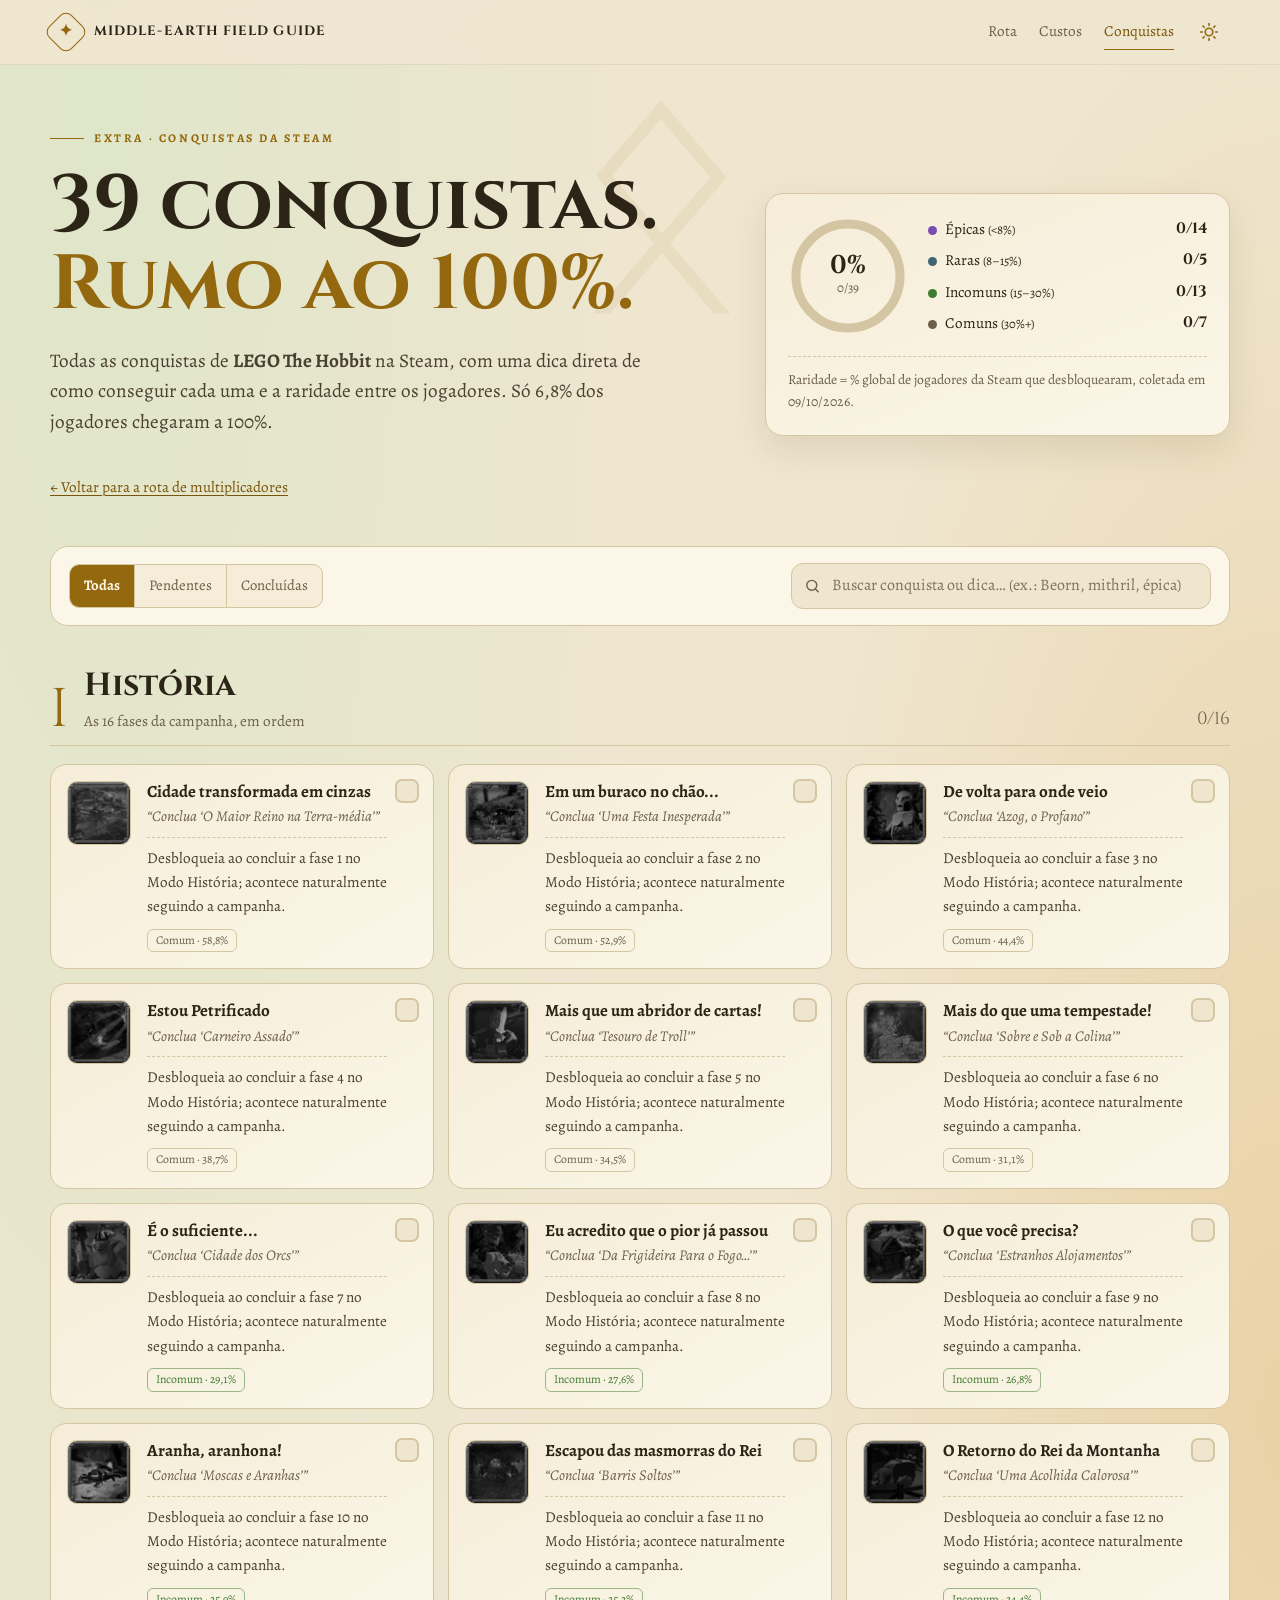
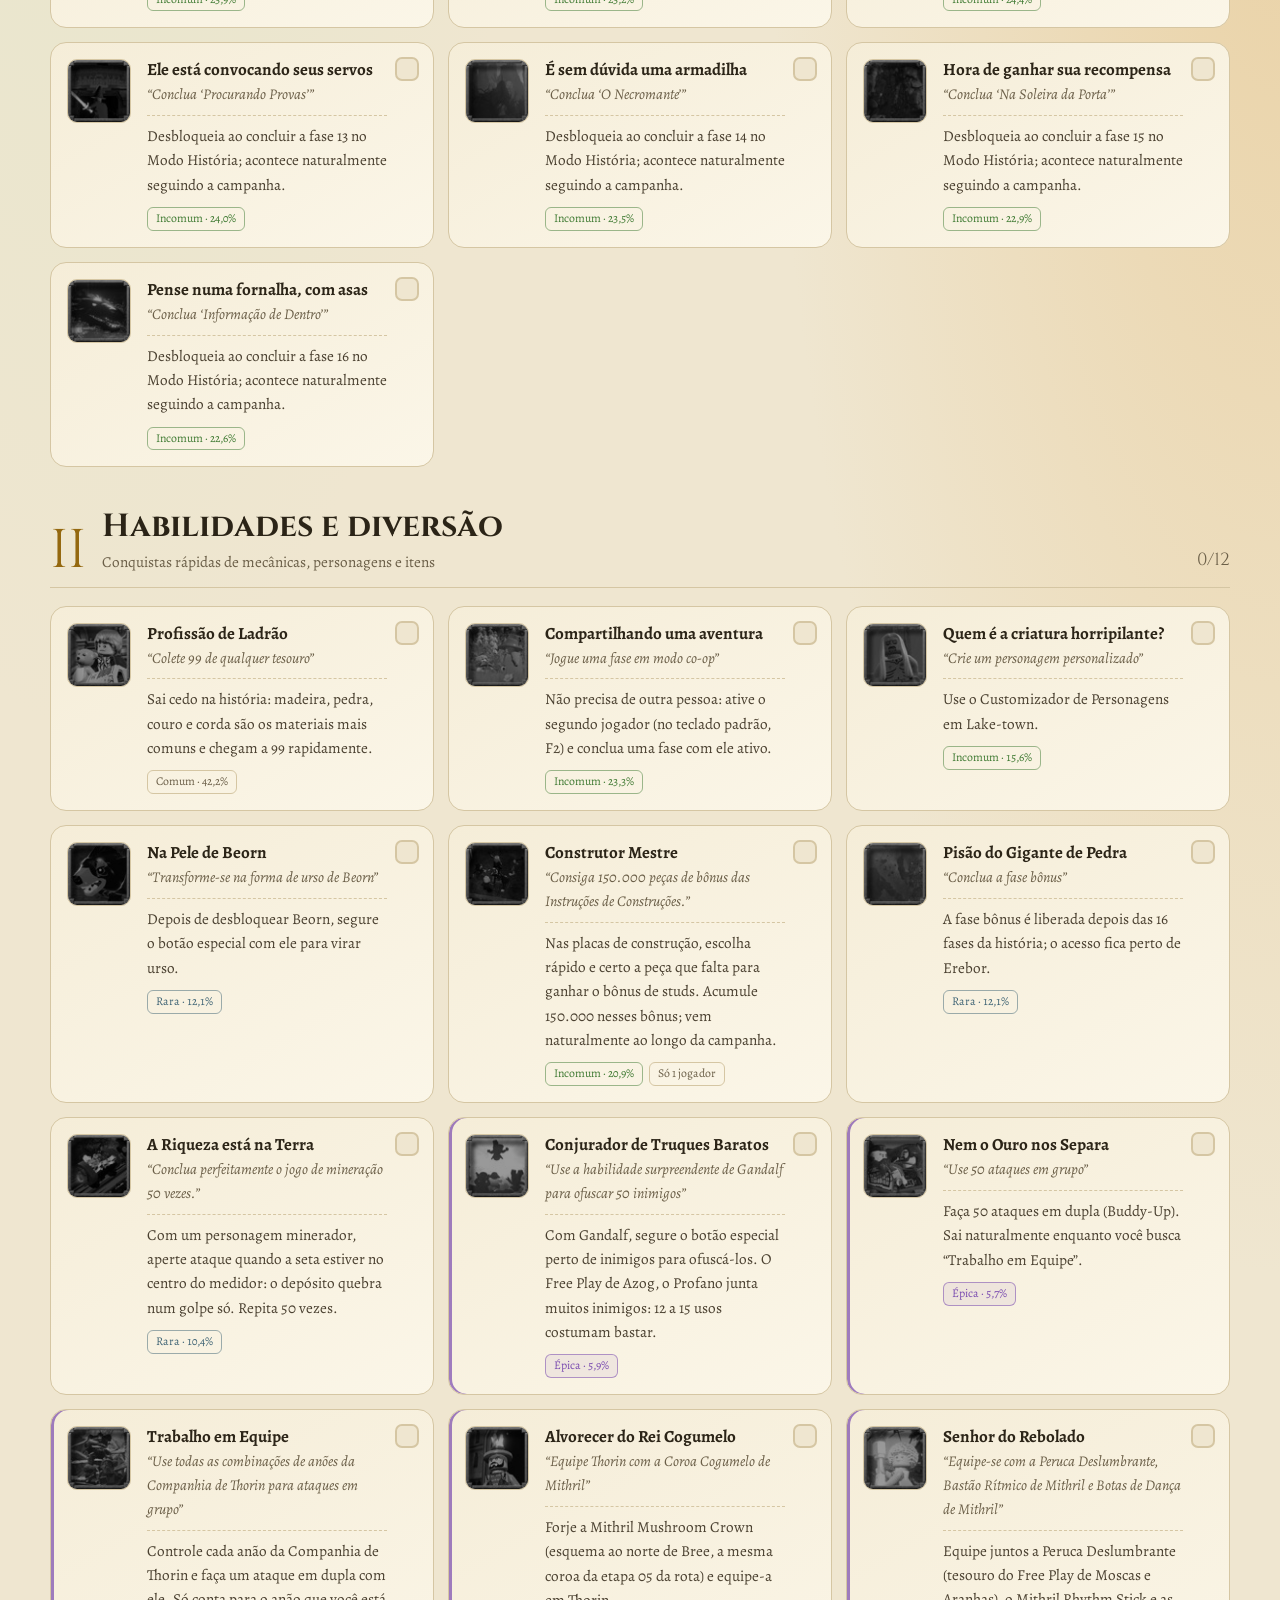
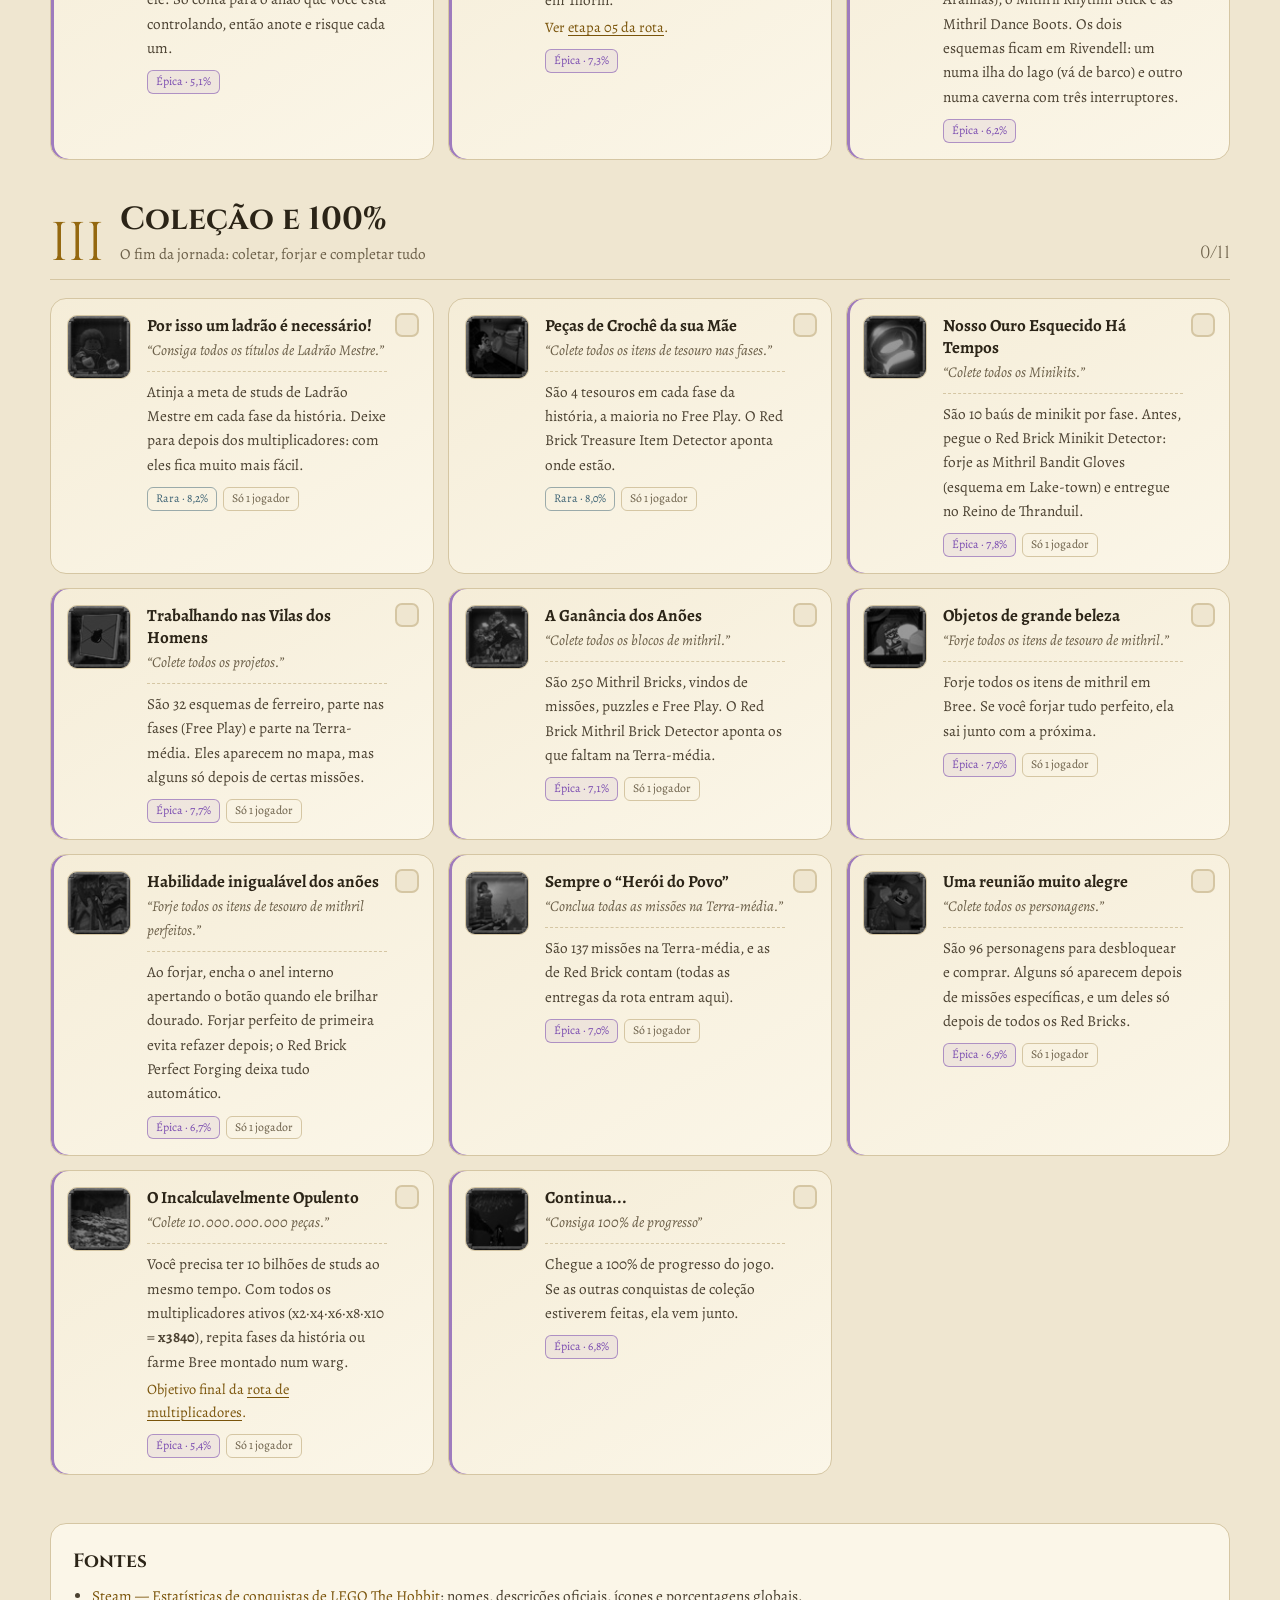
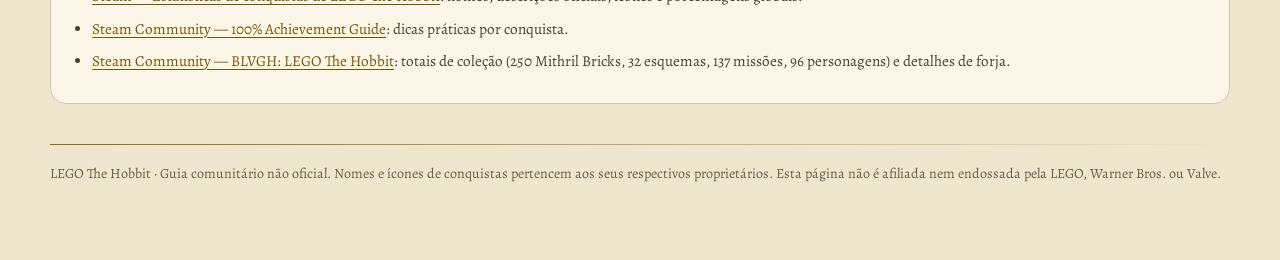
==== conquistas.html @ 89fa8a04 "Add achievements page with tips, rarity and checklist; link it from the nav" ====
<!DOCTYPE html>
<html lang="pt-BR" data-theme="dark">
<head>
<meta charset="utf-8">
<meta name="viewport" content="width=device-width, initial-scale=1, viewport-fit=cover">
<meta name="theme-color" content="#0c100d">
<title>LEGO The Hobbit — Conquistas 100%</title>
<meta name="description" content="As 39 conquistas da Steam de LEGO The Hobbit, com dica de como conseguir cada uma, raridade global e checklist com progresso local.">
<link rel="canonical" href="https://ruysalles.github.io/LegoTheHobbit/conquistas.html">
<link rel="icon" href="favicon.svg" type="image/svg+xml">
<link rel="icon" href="favicon-32.png" type="image/png" sizes="32x32">
<link rel="apple-touch-icon" href="apple-touch-icon.png">
<meta property="og:type" content="website">
<meta property="og:locale" content="pt_BR">
<meta property="og:site_name" content="Middle-earth Field Guide">
<meta property="og:title" content="LEGO The Hobbit — Conquistas 100%">
<meta property="og:description" content="As 39 conquistas da Steam com dica, raridade e checklist.">
<meta property="og:url" content="https://ruysalles.github.io/LegoTheHobbit/conquistas.html">
<meta property="og:image" content="https://ruysalles.github.io/LegoTheHobbit/og-image.png">
<meta name="twitter:card" content="summary_large_image">

<script>
(function(){
 var t=null;
 try{t=localStorage.getItem('hobbit-theme')}catch(e){}
 if(!t)t=window.matchMedia&&matchMedia('(prefers-color-scheme: light)').matches?'light':'dark';
 document.documentElement.setAttribute('data-theme',t);
})();
</script>
<link rel="preconnect" href="https://fonts.googleapis.com">
<link rel="preconnect" href="https://fonts.gstatic.com" crossorigin>
<link href="https://fonts.googleapis.com/css2?family=Alegreya:ital,wght@0,400;0,500;0,700;1,400&family=Cinzel:wght@500;600;700&display=swap" rel="stylesheet">

<style>
/* Tokens compartilhados com a página da rota (index.html) */
:root,[data-theme="dark"]{
  --bg:#0c100d;--bg-glow-a:#22331f;--bg-glow-b:#3a2a15;
  --panel:#141a15;--panel2:#1a221b;--line:#2f3b30;--line-soft:#ffffff10;
  --text:#f0ecdd;--muted:#a9b2a0;--soft:#cdd3c4;
  --gold:#e3b955;--gold2:#f3d892;--gold-ink:#1b1709;
  --green:#8abf77;--green-ink:#10200d;--brick:#d2442f;--mithril:#9fc7d9;--ember:#f0a04b;--violet:#c39bf0;
  --shadow:0 18px 50px #0008;--topbar:#0c100de6;--rune:#e3b95810;
  color-scheme:dark;
}
[data-theme="light"]{
  --bg:#efe6d0;--bg-glow-a:#dfe6c9;--bg-glow-b:#ead2a6;
  --panel:#fbf6e8;--panel2:#f5edd8;--line:#d5c6a3;--line-soft:#2b241712;
  --text:#2b2417;--muted:#6b5f48;--soft:#4a4030;
  --gold:#94680f;--gold2:#7a540a;--gold-ink:#fff8e6;
  --green:#3f7a32;--green-ink:#f4fbef;--brick:#c23a26;--mithril:#3f6475;--ember:#b4651c;--violet:#7a4bb0;
  --shadow:0 14px 34px #5a46241f;--topbar:#efe6d0e8;--rune:#94680f14;
  color-scheme:light;
}
:root{--font-display:Cinzel,"Trajan Pro",Georgia,serif;--font-body:Alegreya,Georgia,"Times New Roman",serif;--radius:18px;--max:1180px;--gutter:36px;--top-h:64px}
*{box-sizing:border-box}
[hidden]{display:none!important}
html{scroll-behavior:smooth;scroll-padding-top:calc(var(--top-h) + 20px);-webkit-text-size-adjust:100%;text-size-adjust:100%}
body{margin:0;overflow-x:clip;background:radial-gradient(ellipse at 8% 0%,var(--bg-glow-a) 0,transparent 34rem),radial-gradient(ellipse at 100% 28%,var(--bg-glow-b) 0,transparent 32rem),var(--bg);color:var(--text);font:17px/1.6 var(--font-body);transition:background-color .3s,color .3s}
a{color:var(--gold2);text-decoration-thickness:1px;text-underline-offset:3px}a:hover{color:var(--text)}
button,input{font:inherit;margin:0;color:inherit}button{cursor:pointer}
:focus-visible{outline:2px solid var(--gold);outline-offset:3px;border-radius:6px}
.wrap{width:min(calc(100% - var(--gutter)),var(--max));margin-inline:auto}
h1,h2,h3,p{margin-top:0}

/* Topbar */
.topbar{position:sticky;top:0;z-index:20;background:var(--topbar);backdrop-filter:blur(16px);-webkit-backdrop-filter:blur(16px);border-bottom:1px solid var(--line-soft)}
.topinner{min-height:var(--top-h);display:flex;align-items:center;justify-content:space-between;gap:0 14px;flex-wrap:wrap}
.brand{display:flex;align-items:center;gap:12px;font-family:var(--font-display);font-weight:700;letter-spacing:.08em;text-transform:uppercase;font-size:.84rem;min-width:0;flex:1 1 auto;color:var(--text);text-decoration:none}
.brand>span:last-child{overflow:hidden;text-overflow:ellipsis;white-space:nowrap}
.brandmark{flex:none;width:32px;height:32px;display:grid;place-items:center;border:1px solid var(--gold);color:var(--gold);transform:rotate(45deg);border-radius:8px}
.brandmark span{transform:rotate(-45deg);font-size:1rem}
.nav{display:flex;gap:22px;font-size:.95rem;color:var(--muted)}
.nav a{color:inherit;text-decoration:none;padding:5px 0}.nav a:hover{color:var(--gold2)}
.nav a[aria-current="page"]{color:var(--gold2);border-bottom:1px solid var(--gold)}
.top-actions{display:flex;align-items:center;gap:6px}
.iconbtn{flex:none;width:42px;height:42px;display:grid;place-items:center;background:transparent;border:1px solid transparent;border-radius:10px;color:var(--gold);padding:0}
.iconbtn:hover{border-color:var(--line)}.iconbtn svg{width:20px;height:20px}
[data-theme="dark"] .icon-sun,[data-theme="light"] .icon-moon{display:none}
.menu-toggle{display:none;font-size:1.5rem;line-height:1}
.topprogress{position:absolute;left:0;right:0;bottom:-1px;height:2px}
.topprogress i{display:block;height:100%;width:0;background:linear-gradient(90deg,var(--violet),var(--gold));transition:width .35s}

/* Hero */
.hero{padding:64px 0 36px;position:relative;display:grid;grid-template-columns:minmax(0,1.3fr) minmax(300px,.9fr);gap:44px;align-items:center}
.hero:after{content:"ᛟ";position:absolute;left:44%;top:-20px;font-family:Georgia,serif;font-size:clamp(9rem,24vw,22rem);line-height:1;color:var(--rune);pointer-events:none;z-index:-1}
.eyebrow{display:flex;align-items:center;gap:10px;color:var(--gold);text-transform:uppercase;letter-spacing:.22em;font-size:.74rem;font-weight:700}
.eyebrow:before{content:"";flex:none;height:1px;width:34px;background:var(--gold)}
h1{font-family:var(--font-display);font-weight:700;font-size:clamp(2.3rem,6vw,4.8rem);line-height:1.04;margin:18px 0 20px}
h1 em{font-style:normal;color:var(--gold)}
.lede{max-width:600px;color:var(--soft);font-size:clamp(1.05rem,1.8vw,1.2rem)}
.backlink{display:inline-flex;align-items:center;gap:8px;margin-top:18px;font-size:.95rem}

.panel{background:linear-gradient(160deg,var(--panel2),var(--panel));border:1px solid var(--line);border-radius:var(--radius);padding:22px;box-shadow:var(--shadow);display:grid;grid-template-columns:120px 1fr;gap:20px;align-items:center}
.ring{position:relative;width:120px;height:120px}
.ring svg{width:100%;height:100%;transform:rotate(-90deg)}
.ring .track{fill:none;stroke:var(--line);stroke-width:9}
.ring .fill{fill:none;stroke:url(#ringGrad);stroke-width:9;stroke-linecap:round;transition:stroke-dashoffset .5s ease}
.ring-label{position:absolute;inset:0;display:grid;place-content:center;text-align:center}
.ring-label strong{font-family:var(--font-display);font-size:1.6rem;line-height:1}
.ring-label span{font-size:.82rem;color:var(--muted)}
.rlist{list-style:none;margin:0;padding:0;display:grid;gap:7px}
.rlist li{display:flex;justify-content:space-between;gap:12px;font-size:.95rem}
.rlist b{font-family:var(--font-display);font-variant-numeric:tabular-nums}
.panel-note{grid-column:1 / -1;margin:0;color:var(--muted);font-size:.86rem;border-top:1px dashed var(--line);padding-top:12px}

/* Raridade */
.rar{font-size:.74rem;border-radius:6px;padding:2px 8px;line-height:1.5;border:1px solid;font-variant-numeric:tabular-nums}
.rar.common{color:var(--muted);border-color:var(--line)}
.rar.uncommon{color:var(--green);border-color:color-mix(in srgb,var(--green) 50%,transparent)}
.rar.rare{color:var(--mithril);border-color:color-mix(in srgb,var(--mithril) 50%,transparent)}
.rar.epic{color:var(--violet);border-color:color-mix(in srgb,var(--violet) 55%,transparent);background:color-mix(in srgb,var(--violet) 8%,transparent)}
.dot{display:inline-block;width:9px;height:9px;border-radius:50%;margin-right:8px;vertical-align:middle}
.dot.common{background:var(--muted)}.dot.uncommon{background:var(--green)}.dot.rare{background:var(--mithril)}.dot.epic{background:var(--violet)}

/* Toolbar */
.toolbar{display:flex;flex-wrap:wrap;gap:12px;align-items:center;justify-content:space-between;margin:10px 0 6px;padding:16px 18px;border:1px solid var(--line);border-radius:var(--radius);background:var(--panel)}
.segmented{display:inline-flex;border:1px solid var(--line);border-radius:10px;overflow:hidden;background:var(--panel2)}
.segmented button{border:0;background:transparent;color:var(--muted);padding:9px 14px;min-height:42px;font-size:.92rem}
.segmented button+button{border-left:1px solid var(--line)}
.segmented button[aria-pressed="true"]{background:var(--gold);color:var(--gold-ink);font-weight:700}
.search{position:relative;flex:1 1 260px;max-width:420px}
.search svg{position:absolute;left:13px;top:50%;width:17px;height:17px;transform:translateY(-50%);color:var(--muted);pointer-events:none}
.search input{width:100%;background:var(--bg);border:1px solid var(--line);border-radius:12px;padding:9px 14px 9px 40px;font-size:1rem;min-height:42px}
.search input::placeholder{color:var(--muted);opacity:.85}

/* Capítulos */
.chapter{margin-top:42px;scroll-margin-top:calc(var(--top-h) + 12px)}
.chapter-head{display:grid;grid-template-columns:auto 1fr auto;gap:16px;align-items:end;padding-bottom:12px;margin-bottom:18px;border-bottom:1px solid var(--line)}
.chapter-num{font-family:var(--font-display);font-size:clamp(2.2rem,5vw,3.4rem);line-height:.85;color:var(--gold)}
.chapter-head h2{font-family:var(--font-display);font-size:clamp(1.4rem,3vw,2rem);margin:0;line-height:1.15}
.chapter-head p{margin:4px 0 0;color:var(--muted);font-size:.95rem}
.chapter-count{font-family:var(--font-display);color:var(--muted);font-size:1.1rem;white-space:nowrap}
.chapter.complete .chapter-count{color:var(--green)}

/* Cards */
.grid{display:grid;grid-template-columns:repeat(auto-fill,minmax(min(100%,350px),1fr));gap:14px}
.ach{position:relative;display:grid;grid-template-columns:64px minmax(0,1fr);gap:16px;padding:16px 46px 16px 16px;border:1px solid var(--line);border-radius:16px;background:linear-gradient(150deg,var(--panel2),var(--panel));cursor:pointer;transition:border-color .2s,transform .2s,background-color .3s;-webkit-tap-highlight-color:transparent}
.ach:hover{border-color:var(--gold);transform:translateY(-2px)}
.ach[data-rarity="epic"]{box-shadow:inset 3px 0 0 color-mix(in srgb,var(--violet) 70%,transparent)}
.ach input{appearance:none;-webkit-appearance:none;position:absolute;top:14px;right:14px;width:24px;height:24px;margin:0;border:2px solid var(--line);border-radius:7px;background:var(--bg);display:grid;place-items:center;cursor:pointer;transition:background-color .2s,border-color .2s}
.ach:hover input{border-color:var(--gold)}
.ach input:checked{background:var(--green);border-color:var(--green)}
.ach input:checked:after{content:"✓";font-size:15px;color:var(--green-ink);font-weight:900}
.ach input:focus-visible{outline:none}
.ach:has(input:focus-visible){outline:2px solid var(--gold);outline-offset:2px}
.ach-icon{width:64px;height:64px;border-radius:10px;overflow:hidden;border:1px solid var(--line);background:var(--bg)}
.ach-icon img{display:block;width:100%;height:100%;filter:grayscale(1) brightness(.6);transition:filter .35s}
.ach:hover .ach-icon img{filter:grayscale(.4) brightness(.85)}
.ach:has(input:checked){border-color:color-mix(in srgb,var(--green) 55%,transparent)}
.ach:has(input:checked) .ach-icon{border-color:var(--gold);box-shadow:0 0 14px color-mix(in srgb,var(--gold) 35%,transparent)}
.ach:has(input:checked) .ach-icon img{filter:none}
.ach:has(input:checked) .ach-tip,.ach:has(input:checked) .ach-desc{opacity:.6}
.ach-copy{display:flex;flex-direction:column;min-width:0}
.ach-name{font-weight:700;line-height:1.3}
.ach-desc{font-style:italic;color:var(--muted);font-size:.93rem;margin-top:2px}
.ach-tip{color:var(--soft);font-size:.95rem;margin-top:8px;padding-top:8px;border-top:1px dashed var(--line)}
.rota-link{display:block;margin-top:4px;color:var(--gold2);font-size:.9rem}
.meta{display:flex;gap:6px;flex-wrap:wrap;margin-top:10px}
.tag{font-size:.74rem;color:var(--muted);border:1px solid var(--line);border-radius:6px;padding:2px 8px;line-height:1.5}
.flash{animation:flash 1.2s ease}@keyframes flash{30%{box-shadow:0 0 0 4px var(--gold)}}
.empty-state{text-align:center;color:var(--muted);padding:40px 0}
.empty-state strong{display:block;font-family:var(--font-display);font-size:1.3rem;color:var(--text);margin-bottom:4px}

.sources{margin-top:48px;padding:22px;border:1px solid var(--line);background:var(--panel);border-radius:16px}
.sources h2{font-family:var(--font-display);font-size:1.2rem;margin:0 0 8px}
.sources ul{padding-left:1.2rem;margin:0}.sources li{margin:8px 0;color:var(--soft);font-size:.95rem}
.sources a{overflow-wrap:anywhere}
footer{padding:40px 0 calc(60px + env(safe-area-inset-bottom));color:var(--muted);font-size:.88rem}
.footerline{height:1px;background:linear-gradient(90deg,var(--gold),transparent);margin-bottom:18px}

@media(max-width:960px){.hero{grid-template-columns:1fr;gap:28px}.hero:after{left:auto;right:2%}}
@media(max-width:760px){
 .menu-toggle{display:grid}
 .nav{display:none;order:3;flex-basis:100%;flex-direction:column;gap:0;padding:4px 0 10px;border-top:1px solid var(--line-soft);font-size:1.05rem}
 .nav.active{display:flex}
 .nav a{padding:12px 4px;border-bottom:1px solid var(--line-soft)}.nav a:last-child{border-bottom:0}
 .nav a[aria-current="page"]{border-bottom:1px solid var(--line-soft)}
 .hero{padding:34px 0 26px}
 .toolbar{padding:14px}
 .segmented{width:100%}.segmented button{flex:1}
 .search{max-width:none}
}
@media(max-width:420px){
 :root{--gutter:28px;--radius:16px}
 body{font-size:16px}
 .brand{font-size:.74rem;letter-spacing:.05em}
 .panel{grid-template-columns:96px 1fr;gap:14px;padding:18px 16px}
 .ring{width:96px;height:96px}.ring-label strong{font-size:1.3rem}
 .chapter-head{grid-template-columns:auto 1fr}.chapter-count{grid-column:1 / -1}
 .ach{grid-template-columns:52px minmax(0,1fr);gap:12px;padding:14px 42px 14px 14px}
 .ach-icon{width:52px;height:52px}
}
@media(prefers-reduced-motion:reduce){html{scroll-behavior:auto}*{transition:none!important;animation:none!important}}
</style>
</head>
<body>
<header class="topbar">
 <div class="wrap topinner">
  <a class="brand" href="index.html"><span class="brandmark"><span>✦</span></span><span>Middle-earth field guide</span></a>
  <nav class="nav" id="mainNav" aria-label="Navegação principal">
   <a href="index.html#rota">Rota</a><a href="index.html#custos">Custos</a><a href="conquistas.html" aria-current="page">Conquistas</a>
  </nav>
  <div class="top-actions">
   <button class="iconbtn" id="themeBtn" type="button" aria-label="Alternar tema claro/escuro">
    <svg class="icon-sun" viewBox="0 0 24 24" fill="none" stroke="currentColor" stroke-width="2" stroke-linecap="round" aria-hidden="true"><circle cx="12" cy="12" r="4.5"/><path d="M12 2v2M12 20v2M4.9 4.9l1.4 1.4M17.7 17.7l1.4 1.4M2 12h2M20 12h2M4.9 19.1l1.4-1.4M17.7 6.3l1.4-1.4"/></svg>
    <svg class="icon-moon" viewBox="0 0 24 24" fill="none" stroke="currentColor" stroke-width="2" stroke-linecap="round" stroke-linejoin="round" aria-hidden="true"><path d="M20 14.5A8.5 8.5 0 0 1 9.5 4a8.5 8.5 0 1 0 10.5 10.5z"/></svg>
   </button>
   <button class="iconbtn menu-toggle" id="menuBtn" type="button" aria-label="Abrir menu" aria-expanded="false">☰</button>
  </div>
 </div>
 <div class="topprogress" aria-hidden="true"><i id="topFill"></i></div>
</header>

<main class="wrap">
 <section class="hero">
  <div>
   <div class="eyebrow">Extra · Conquistas da Steam</div>
   <h1>39 conquistas.<br><em>Rumo ao 100%.</em></h1>
   <p class="lede">Todas as conquistas de <strong>LEGO The Hobbit</strong> na Steam, com uma dica direta de como conseguir cada uma e a raridade entre os jogadores. Só 6,8% dos jogadores chegaram a 100%.</p>
   <a class="backlink" href="index.html#rota">← Voltar para a rota de multiplicadores</a>
  </div>
  <aside class="panel" aria-label="Seu progresso">
   <div class="ring">
    <svg viewBox="0 0 120 120" aria-hidden="true"><defs><linearGradient id="ringGrad" x1="0" x2="1"><stop offset="0" stop-color="var(--violet)"/><stop offset="1" stop-color="var(--gold)"/></linearGradient></defs><circle class="track" cx="60" cy="60" r="52"/><circle class="fill" id="ringFill" cx="60" cy="60" r="52"/></svg>
    <div class="ring-label"><strong id="ringPct">0%</strong><span id="ringSub">0/39</span></div>
   </div>
   <ul class="rlist">
    <li><span><i class="dot epic"></i>Épicas <small>(&lt;8%)</small></span><b id="r-epic">0/14</b></li>
    <li><span><i class="dot rare"></i>Raras <small>(8–15%)</small></span><b id="r-rare">0/5</b></li>
    <li><span><i class="dot uncommon"></i>Incomuns <small>(15–30%)</small></span><b id="r-uncommon">0/13</b></li>
    <li><span><i class="dot common"></i>Comuns <small>(30%+)</small></span><b id="r-common">0/7</b></li>
   </ul>
   <p class="panel-note">Raridade = % global de jogadores da Steam que desbloquearam, coletada em 09/10/2026.</p>
  </aside>
 </section>

 <div class="toolbar">
  <div class="segmented" role="group" aria-label="Filtrar conquistas">
   <button type="button" data-filter="all" aria-pressed="true">Todas</button>
   <button type="button" data-filter="pending" aria-pressed="false">Pendentes</button>
   <button type="button" data-filter="done" aria-pressed="false">Concluídas</button>
  </div>
  <label class="search">
   <svg viewBox="0 0 24 24" fill="none" stroke="currentColor" stroke-width="2" stroke-linecap="round" aria-hidden="true"><circle cx="11" cy="11" r="7"/><path d="M20 20l-3.5-3.5"/></svg>
   <input type="search" id="searchInput" placeholder="Buscar conquista ou dica… (ex.: Beorn, mithril, épica)" aria-label="Buscar conquista">
  </label>
 </div>

  <section class="chapter" id="historia">
   <header class="chapter-head"><span class="chapter-num">I</span><div><h2>História</h2><p>As 16 fases da campanha, em ordem</p></div><span class="chapter-count">0/16</span></header>
   <div class="grid">
     <label class="ach" data-rarity="common">
      <input type="checkbox" data-id="COMPLETE_STORYEVENT1">
      <span class="ach-icon"><img src="assets/achievements/complete_storyevent1.jpg" alt="" width="64" height="64" loading="lazy" decoding="async"></span>
      <span class="ach-copy">
       <span class="ach-name">Cidade transformada em cinzas</span>
       <span class="ach-desc">“Conclua ‘O Maior Reino na Terra-média’”</span>
       <span class="ach-tip">Desbloqueia ao concluir a fase 1 no Modo História; acontece naturalmente seguindo a campanha.</span>
       <span class="meta"><span class="rar common">Comum · 58,8%</span></span>
      </span>
     </label>
     <label class="ach" data-rarity="common">
      <input type="checkbox" data-id="COMPLETE_STORYEVENT2">
      <span class="ach-icon"><img src="assets/achievements/complete_storyevent2.jpg" alt="" width="64" height="64" loading="lazy" decoding="async"></span>
      <span class="ach-copy">
       <span class="ach-name">Em um buraco no chão...</span>
       <span class="ach-desc">“Conclua ‘Uma Festa Inesperada’”</span>
       <span class="ach-tip">Desbloqueia ao concluir a fase 2 no Modo História; acontece naturalmente seguindo a campanha.</span>
       <span class="meta"><span class="rar common">Comum · 52,9%</span></span>
      </span>
     </label>
     <label class="ach" data-rarity="common">
      <input type="checkbox" data-id="COMPLETE_STORYEVENT3">
      <span class="ach-icon"><img src="assets/achievements/complete_storyevent3.jpg" alt="" width="64" height="64" loading="lazy" decoding="async"></span>
      <span class="ach-copy">
       <span class="ach-name">De volta para onde veio</span>
       <span class="ach-desc">“Conclua ‘Azog, o Profano’”</span>
       <span class="ach-tip">Desbloqueia ao concluir a fase 3 no Modo História; acontece naturalmente seguindo a campanha.</span>
       <span class="meta"><span class="rar common">Comum · 44,4%</span></span>
      </span>
     </label>
     <label class="ach" data-rarity="common">
      <input type="checkbox" data-id="COMPLETE_STORYEVENT4">
      <span class="ach-icon"><img src="assets/achievements/complete_storyevent4.jpg" alt="" width="64" height="64" loading="lazy" decoding="async"></span>
      <span class="ach-copy">
       <span class="ach-name">Estou Petrificado</span>
       <span class="ach-desc">“Conclua ‘Carneiro Assado’”</span>
       <span class="ach-tip">Desbloqueia ao concluir a fase 4 no Modo História; acontece naturalmente seguindo a campanha.</span>
       <span class="meta"><span class="rar common">Comum · 38,7%</span></span>
      </span>
     </label>
     <label class="ach" data-rarity="common">
      <input type="checkbox" data-id="COMPLETE_STORYEVENT5">
      <span class="ach-icon"><img src="assets/achievements/complete_storyevent5.jpg" alt="" width="64" height="64" loading="lazy" decoding="async"></span>
      <span class="ach-copy">
       <span class="ach-name">Mais que um abridor de cartas!</span>
       <span class="ach-desc">“Conclua ‘Tesouro de Troll’”</span>
       <span class="ach-tip">Desbloqueia ao concluir a fase 5 no Modo História; acontece naturalmente seguindo a campanha.</span>
       <span class="meta"><span class="rar common">Comum · 34,5%</span></span>
      </span>
     </label>
     <label class="ach" data-rarity="common">
      <input type="checkbox" data-id="COMPLETE_STORYEVENT6">
      <span class="ach-icon"><img src="assets/achievements/complete_storyevent6.jpg" alt="" width="64" height="64" loading="lazy" decoding="async"></span>
      <span class="ach-copy">
       <span class="ach-name">Mais do que uma tempestade!</span>
       <span class="ach-desc">“Conclua ‘Sobre e Sob a Colina’”</span>
       <span class="ach-tip">Desbloqueia ao concluir a fase 6 no Modo História; acontece naturalmente seguindo a campanha.</span>
       <span class="meta"><span class="rar common">Comum · 31,1%</span></span>
      </span>
     </label>
     <label class="ach" data-rarity="uncommon">
      <input type="checkbox" data-id="COMPLETE_STORYEVENT7">
      <span class="ach-icon"><img src="assets/achievements/complete_storyevent7.jpg" alt="" width="64" height="64" loading="lazy" decoding="async"></span>
      <span class="ach-copy">
       <span class="ach-name">É o suficiente...</span>
       <span class="ach-desc">“Conclua ‘Cidade dos Orcs’”</span>
       <span class="ach-tip">Desbloqueia ao concluir a fase 7 no Modo História; acontece naturalmente seguindo a campanha.</span>
       <span class="meta"><span class="rar uncommon">Incomum · 29,1%</span></span>
      </span>
     </label>
     <label class="ach" data-rarity="uncommon">
      <input type="checkbox" data-id="COMPLETE_STORYEVENT8">
      <span class="ach-icon"><img src="assets/achievements/complete_storyevent8.jpg" alt="" width="64" height="64" loading="lazy" decoding="async"></span>
      <span class="ach-copy">
       <span class="ach-name">Eu acredito que o pior já passou</span>
       <span class="ach-desc">“Conclua ‘Da Frigideira Para o Fogo…’”</span>
       <span class="ach-tip">Desbloqueia ao concluir a fase 8 no Modo História; acontece naturalmente seguindo a campanha.</span>
       <span class="meta"><span class="rar uncommon">Incomum · 27,6%</span></span>
      </span>
     </label>
     <label class="ach" data-rarity="uncommon">
      <input type="checkbox" data-id="COMPLETE_STORYEVENT9">
      <span class="ach-icon"><img src="assets/achievements/complete_storyevent9.jpg" alt="" width="64" height="64" loading="lazy" decoding="async"></span>
      <span class="ach-copy">
       <span class="ach-name">O que você precisa?</span>
       <span class="ach-desc">“Conclua ‘Estranhos Alojamentos’”</span>
       <span class="ach-tip">Desbloqueia ao concluir a fase 9 no Modo História; acontece naturalmente seguindo a campanha.</span>
       <span class="meta"><span class="rar uncommon">Incomum · 26,8%</span></span>
      </span>
     </label>
     <label class="ach" data-rarity="uncommon">
      <input type="checkbox" data-id="COMPLETE_STORYEVENT10">
      <span class="ach-icon"><img src="assets/achievements/complete_storyevent10.jpg" alt="" width="64" height="64" loading="lazy" decoding="async"></span>
      <span class="ach-copy">
       <span class="ach-name">Aranha, aranhona!</span>
       <span class="ach-desc">“Conclua ‘Moscas e Aranhas’”</span>
       <span class="ach-tip">Desbloqueia ao concluir a fase 10 no Modo História; acontece naturalmente seguindo a campanha.</span>
       <span class="meta"><span class="rar uncommon">Incomum · 25,9%</span></span>
      </span>
     </label>
     <label class="ach" data-rarity="uncommon">
      <input type="checkbox" data-id="COMPLETE_STORYEVENT11">
      <span class="ach-icon"><img src="assets/achievements/complete_storyevent11.jpg" alt="" width="64" height="64" loading="lazy" decoding="async"></span>
      <span class="ach-copy">
       <span class="ach-name">Escapou das masmorras do Rei</span>
       <span class="ach-desc">“Conclua ‘Barris Soltos’”</span>
       <span class="ach-tip">Desbloqueia ao concluir a fase 11 no Modo História; acontece naturalmente seguindo a campanha.</span>
       <span class="meta"><span class="rar uncommon">Incomum · 25,2%</span></span>
      </span>
     </label>
     <label class="ach" data-rarity="uncommon">
      <input type="checkbox" data-id="COMPLETE_STORYEVENT12">
      <span class="ach-icon"><img src="assets/achievements/complete_storyevent12.jpg" alt="" width="64" height="64" loading="lazy" decoding="async"></span>
      <span class="ach-copy">
       <span class="ach-name">O Retorno do Rei da Montanha</span>
       <span class="ach-desc">“Conclua ‘Uma Acolhida Calorosa’”</span>
       <span class="ach-tip">Desbloqueia ao concluir a fase 12 no Modo História; acontece naturalmente seguindo a campanha.</span>
       <span class="meta"><span class="rar uncommon">Incomum · 24,4%</span></span>
      </span>
     </label>
     <label class="ach" data-rarity="uncommon">
      <input type="checkbox" data-id="COMPLETE_STORYEVENT13">
      <span class="ach-icon"><img src="assets/achievements/complete_storyevent13.jpg" alt="" width="64" height="64" loading="lazy" decoding="async"></span>
      <span class="ach-copy">
       <span class="ach-name">Ele está convocando seus servos</span>
       <span class="ach-desc">“Conclua ‘Procurando Provas’”</span>
       <span class="ach-tip">Desbloqueia ao concluir a fase 13 no Modo História; acontece naturalmente seguindo a campanha.</span>
       <span class="meta"><span class="rar uncommon">Incomum · 24,0%</span></span>
      </span>
     </label>
     <label class="ach" data-rarity="uncommon">
      <input type="checkbox" data-id="COMPLETE_STORYEVENT14">
      <span class="ach-icon"><img src="assets/achievements/complete_storyevent14.jpg" alt="" width="64" height="64" loading="lazy" decoding="async"></span>
      <span class="ach-copy">
       <span class="ach-name">É sem dúvida uma armadilha</span>
       <span class="ach-desc">“Conclua ‘O Necromante’”</span>
       <span class="ach-tip">Desbloqueia ao concluir a fase 14 no Modo História; acontece naturalmente seguindo a campanha.</span>
       <span class="meta"><span class="rar uncommon">Incomum · 23,5%</span></span>
      </span>
     </label>
     <label class="ach" data-rarity="uncommon">
      <input type="checkbox" data-id="COMPLETE_STORYEVENT15">
      <span class="ach-icon"><img src="assets/achievements/complete_storyevent15.jpg" alt="" width="64" height="64" loading="lazy" decoding="async"></span>
      <span class="ach-copy">
       <span class="ach-name">Hora de ganhar sua recompensa</span>
       <span class="ach-desc">“Conclua ‘Na Soleira da Porta’”</span>
       <span class="ach-tip">Desbloqueia ao concluir a fase 15 no Modo História; acontece naturalmente seguindo a campanha.</span>
       <span class="meta"><span class="rar uncommon">Incomum · 22,9%</span></span>
      </span>
     </label>
     <label class="ach" data-rarity="uncommon">
      <input type="checkbox" data-id="COMPLETE_STORYEVENT16">
      <span class="ach-icon"><img src="assets/achievements/complete_storyevent16.jpg" alt="" width="64" height="64" loading="lazy" decoding="async"></span>
      <span class="ach-copy">
       <span class="ach-name">Pense numa fornalha, com asas</span>
       <span class="ach-desc">“Conclua ‘Informação de Dentro’”</span>
       <span class="ach-tip">Desbloqueia ao concluir a fase 16 no Modo História; acontece naturalmente seguindo a campanha.</span>
       <span class="meta"><span class="rar uncommon">Incomum · 22,6%</span></span>
      </span>
     </label>
   </div>
  </section>
  <section class="chapter" id="habilidades">
   <header class="chapter-head"><span class="chapter-num">II</span><div><h2>Habilidades e diversão</h2><p>Conquistas rápidas de mecânicas, personagens e itens</p></div><span class="chapter-count">0/12</span></header>
   <div class="grid">
     <label class="ach" data-rarity="common">
      <input type="checkbox" data-id="COLLECT_99_OF_ANY_LOOT">
      <span class="ach-icon"><img src="assets/achievements/collect_99_of_any_loot.jpg" alt="" width="64" height="64" loading="lazy" decoding="async"></span>
      <span class="ach-copy">
       <span class="ach-name">Profissão de Ladrão</span>
       <span class="ach-desc">“Colete 99 de qualquer tesouro”</span>
       <span class="ach-tip">Sai cedo na história: madeira, pedra, couro e corda são os materiais mais comuns e chegam a 99 rapidamente.</span>
       <span class="meta"><span class="rar common">Comum · 42,2%</span></span>
      </span>
     </label>
     <label class="ach" data-rarity="uncommon">
      <input type="checkbox" data-id="PLAY_A_LEVEL_IN_COOP">
      <span class="ach-icon"><img src="assets/achievements/play_a_level_in_coop.jpg" alt="" width="64" height="64" loading="lazy" decoding="async"></span>
      <span class="ach-copy">
       <span class="ach-name">Compartilhando uma aventura</span>
       <span class="ach-desc">“Jogue uma fase em modo co-op”</span>
       <span class="ach-tip">Não precisa de outra pessoa: ative o segundo jogador (no teclado padrão, F2) e conclua uma fase com ele ativo.</span>
       <span class="meta"><span class="rar uncommon">Incomum · 23,3%</span></span>
      </span>
     </label>
     <label class="ach" data-rarity="uncommon">
      <input type="checkbox" data-id="CREATE_A_CUSTOM_CHARACTER">
      <span class="ach-icon"><img src="assets/achievements/create_a_custom_character.jpg" alt="" width="64" height="64" loading="lazy" decoding="async"></span>
      <span class="ach-copy">
       <span class="ach-name">Quem é a criatura horripilante?</span>
       <span class="ach-desc">“Crie um personagem personalizado”</span>
       <span class="ach-tip">Use o Customizador de Personagens em Lake-town.</span>
       <span class="meta"><span class="rar uncommon">Incomum · 15,6%</span></span>
      </span>
     </label>
     <label class="ach" data-rarity="rare">
      <input type="checkbox" data-id="TRANSFORM_TO_BEORNS_BEAR_FORM">
      <span class="ach-icon"><img src="assets/achievements/transform_to_beorns_bear_form.jpg" alt="" width="64" height="64" loading="lazy" decoding="async"></span>
      <span class="ach-copy">
       <span class="ach-name">Na Pele de Beorn</span>
       <span class="ach-desc">“Transforme-se na forma de urso de Beorn”</span>
       <span class="ach-tip">Depois de desbloquear Beorn, segure o botão especial com ele para virar urso.</span>
       <span class="meta"><span class="rar rare">Rara · 12,1%</span></span>
      </span>
     </label>
     <label class="ach" data-rarity="uncommon">
      <input type="checkbox" data-id="OBTAIN_X_BONUSES_DURING_INSTRUCTION_BUILDS">
      <span class="ach-icon"><img src="assets/achievements/obtain_x_bonuses_during_instruction_builds.jpg" alt="" width="64" height="64" loading="lazy" decoding="async"></span>
      <span class="ach-copy">
       <span class="ach-name">Construtor Mestre</span>
       <span class="ach-desc">“Consiga 150.000 peças de bônus das Instruções de Construções.”</span>
       <span class="ach-tip">Nas placas de construção, escolha rápido e certo a peça que falta para ganhar o bônus de studs. Acumule 150.000 nesses bônus; vem naturalmente ao longo da campanha.</span>
       <span class="meta"><span class="rar uncommon">Incomum · 20,9%</span><span class="tag">Só 1 jogador</span></span>
      </span>
     </label>
     <label class="ach" data-rarity="rare">
      <input type="checkbox" data-id="COMPLETE_BONUS_LEVEL">
      <span class="ach-icon"><img src="assets/achievements/complete_bonus_level.jpg" alt="" width="64" height="64" loading="lazy" decoding="async"></span>
      <span class="ach-copy">
       <span class="ach-name">Pisão do Gigante de Pedra</span>
       <span class="ach-desc">“Conclua a fase bônus”</span>
       <span class="ach-tip">A fase bônus é liberada depois das 16 fases da história; o acesso fica perto de Erebor.</span>
       <span class="meta"><span class="rar rare">Rara · 12,1%</span></span>
      </span>
     </label>
     <label class="ach" data-rarity="rare">
      <input type="checkbox" data-id="COMPLETE_MINING_GAME_PERFECTLY_X_TIMES">
      <span class="ach-icon"><img src="assets/achievements/complete_mining_game_perfectly_x_times.jpg" alt="" width="64" height="64" loading="lazy" decoding="async"></span>
      <span class="ach-copy">
       <span class="ach-name">A Riqueza está na Terra</span>
       <span class="ach-desc">“Conclua perfeitamente o jogo de mineração 50 vezes.”</span>
       <span class="ach-tip">Com um personagem minerador, aperte ataque quando a seta estiver no centro do medidor: o depósito quebra num golpe só. Repita 50 vezes.</span>
       <span class="meta"><span class="rar rare">Rara · 10,4%</span></span>
      </span>
     </label>
     <label class="ach" data-rarity="epic">
      <input type="checkbox" data-id="USE_STARTLE_ABILITY_ON_X_ENEMIES">
      <span class="ach-icon"><img src="assets/achievements/use_startle_ability_on_x_enemies.jpg" alt="" width="64" height="64" loading="lazy" decoding="async"></span>
      <span class="ach-copy">
       <span class="ach-name">Conjurador de Truques Baratos</span>
       <span class="ach-desc">“Use a habilidade surpreendente de Gandalf para ofuscar 50 inimigos”</span>
       <span class="ach-tip">Com Gandalf, segure o botão especial perto de inimigos para ofuscá-los. O Free Play de Azog, o Profano junta muitos inimigos: 12 a 15 usos costumam bastar.</span>
       <span class="meta"><span class="rar epic">Épica · 5,9%</span></span>
      </span>
     </label>
     <label class="ach" data-rarity="epic">
      <input type="checkbox" data-id="USE_X_BUDDYUP_ATTACKS">
      <span class="ach-icon"><img src="assets/achievements/use_x_buddyup_attacks.jpg" alt="" width="64" height="64" loading="lazy" decoding="async"></span>
      <span class="ach-copy">
       <span class="ach-name">Nem o Ouro nos Separa</span>
       <span class="ach-desc">“Use 50 ataques em grupo”</span>
       <span class="ach-tip">Faça 50 ataques em dupla (Buddy-Up). Sai naturalmente enquanto você busca “Trabalho em Equipe”.</span>
       <span class="meta"><span class="rar epic">Épica · 5,7%</span></span>
      </span>
     </label>
     <label class="ach" data-rarity="epic">
      <input type="checkbox" data-id="USE_EVERY_DWARF_BUDDY_COMBINATION">
      <span class="ach-icon"><img src="assets/achievements/use_every_dwarf_buddy_combination.jpg" alt="" width="64" height="64" loading="lazy" decoding="async"></span>
      <span class="ach-copy">
       <span class="ach-name">Trabalho em Equipe</span>
       <span class="ach-desc">“Use todas as combinações de anões da Companhia de Thorin para ataques em grupo”</span>
       <span class="ach-tip">Controle cada anão da Companhia de Thorin e faça um ataque em dupla com ele. Só conta para o anão que você está controlando, então anote e risque cada um.</span>
       <span class="meta"><span class="rar epic">Épica · 5,1%</span></span>
      </span>
     </label>
     <label class="ach" data-rarity="epic">
      <input type="checkbox" data-id="EQUIP_THORIN_WITH_MITHRIL_MUSHROOM_CROWN">
      <span class="ach-icon"><img src="assets/achievements/equip_thorin_with_mithril_mushroom_crown.jpg" alt="" width="64" height="64" loading="lazy" decoding="async"></span>
      <span class="ach-copy">
       <span class="ach-name">Alvorecer do Rei Cogumelo</span>
       <span class="ach-desc">“Equipe Thorin com a Coroa Cogumelo de Mithril”</span>
       <span class="ach-tip">Forje a Mithril Mushroom Crown (esquema ao norte de Bree, a mesma coroa da etapa 05 da rota) e equipe-a em Thorin. <span class="rota-link">Ver <a href="index.html#rota">etapa 05 da rota</a>.</span></span>
       <span class="meta"><span class="rar epic">Épica · 7,3%</span></span>
      </span>
     </label>
     <label class="ach" data-rarity="epic">
      <input type="checkbox" data-id="EQUIP_DAZZLE_AND_MITHRIL_ITEMS">
      <span class="ach-icon"><img src="assets/achievements/equip_dazzle_and_mithril_items.jpg" alt="" width="64" height="64" loading="lazy" decoding="async"></span>
      <span class="ach-copy">
       <span class="ach-name">Senhor do Rebolado</span>
       <span class="ach-desc">“Equipe-se com a Peruca Deslumbrante, Bastão Rítmico de Mithril e Botas de Dança de Mithril”</span>
       <span class="ach-tip">Equipe juntos a Peruca Deslumbrante (tesouro do Free Play de Moscas e Aranhas), o Mithril Rhythm Stick e as Mithril Dance Boots. Os dois esquemas ficam em Rivendell: um numa ilha do lago (vá de barco) e outro numa caverna com três interruptores.</span>
       <span class="meta"><span class="rar epic">Épica · 6,2%</span></span>
      </span>
     </label>
   </div>
  </section>
  <section class="chapter" id="colecao">
   <header class="chapter-head"><span class="chapter-num">III</span><div><h2>Coleção e 100%</h2><p>O fim da jornada: coletar, forjar e completar tudo</p></div><span class="chapter-count">0/11</span></header>
   <div class="grid">
     <label class="ach" data-rarity="rare">
      <input type="checkbox" data-id="OBTAIN_ALL_MASTER_BURGLAR_TITLES">
      <span class="ach-icon"><img src="assets/achievements/obtain_all_master_burglar_titles.jpg" alt="" width="64" height="64" loading="lazy" decoding="async"></span>
      <span class="ach-copy">
       <span class="ach-name">Por isso um ladrão é necessário!</span>
       <span class="ach-desc">“Consiga todos os títulos de Ladrão Mestre.”</span>
       <span class="ach-tip">Atinja a meta de studs de Ladrão Mestre em cada fase da história. Deixe para depois dos multiplicadores: com eles fica muito mais fácil.</span>
       <span class="meta"><span class="rar rare">Rara · 8,2%</span><span class="tag">Só 1 jogador</span></span>
      </span>
     </label>
     <label class="ach" data-rarity="rare">
      <input type="checkbox" data-id="COLLECT_ALL_TREASURE_ITEMS">
      <span class="ach-icon"><img src="assets/achievements/collect_all_treasure_items.jpg" alt="" width="64" height="64" loading="lazy" decoding="async"></span>
      <span class="ach-copy">
       <span class="ach-name">Peças de Crochê da sua Mãe</span>
       <span class="ach-desc">“Colete todos os itens de tesouro nas fases.”</span>
       <span class="ach-tip">São 4 tesouros em cada fase da história, a maioria no Free Play. O Red Brick Treasure Item Detector aponta onde estão.</span>
       <span class="meta"><span class="rar rare">Rara · 8,0%</span><span class="tag">Só 1 jogador</span></span>
      </span>
     </label>
     <label class="ach" data-rarity="epic">
      <input type="checkbox" data-id="COLLECT_ALL_MINIKITS">
      <span class="ach-icon"><img src="assets/achievements/collect_all_minikits.jpg" alt="" width="64" height="64" loading="lazy" decoding="async"></span>
      <span class="ach-copy">
       <span class="ach-name">Nosso Ouro Esquecido Há Tempos</span>
       <span class="ach-desc">“Colete todos os Minikits.”</span>
       <span class="ach-tip">São 10 baús de minikit por fase. Antes, pegue o Red Brick Minikit Detector: forje as Mithril Bandit Gloves (esquema em Lake-town) e entregue no Reino de Thranduil.</span>
       <span class="meta"><span class="rar epic">Épica · 7,8%</span><span class="tag">Só 1 jogador</span></span>
      </span>
     </label>
     <label class="ach" data-rarity="epic">
      <input type="checkbox" data-id="COLLECT_ALL_SCHEMATICS">
      <span class="ach-icon"><img src="assets/achievements/collect_all_schematics.jpg" alt="" width="64" height="64" loading="lazy" decoding="async"></span>
      <span class="ach-copy">
       <span class="ach-name">Trabalhando nas Vilas dos Homens</span>
       <span class="ach-desc">“Colete todos os projetos.”</span>
       <span class="ach-tip">São 32 esquemas de ferreiro, parte nas fases (Free Play) e parte na Terra-média. Eles aparecem no mapa, mas alguns só depois de certas missões.</span>
       <span class="meta"><span class="rar epic">Épica · 7,7%</span><span class="tag">Só 1 jogador</span></span>
      </span>
     </label>
     <label class="ach" data-rarity="epic">
      <input type="checkbox" data-id="COLLECT_ALL_MITHRIL_BRICKS">
      <span class="ach-icon"><img src="assets/achievements/collect_all_mithril_bricks.jpg" alt="" width="64" height="64" loading="lazy" decoding="async"></span>
      <span class="ach-copy">
       <span class="ach-name">A Ganância dos Anões</span>
       <span class="ach-desc">“Colete todos os blocos de mithril.”</span>
       <span class="ach-tip">São 250 Mithril Bricks, vindos de missões, puzzles e Free Play. O Red Brick Mithril Brick Detector aponta os que faltam na Terra-média.</span>
       <span class="meta"><span class="rar epic">Épica · 7,1%</span><span class="tag">Só 1 jogador</span></span>
      </span>
     </label>
     <label class="ach" data-rarity="epic">
      <input type="checkbox" data-id="FORGE_ALL_MITHRIL_TREASURES">
      <span class="ach-icon"><img src="assets/achievements/forge_all_mithril_treasures.jpg" alt="" width="64" height="64" loading="lazy" decoding="async"></span>
      <span class="ach-copy">
       <span class="ach-name">Objetos de grande beleza</span>
       <span class="ach-desc">“Forje todos os itens de tesouro de mithril.”</span>
       <span class="ach-tip">Forje todos os itens de mithril em Bree. Se você forjar tudo perfeito, ela sai junto com a próxima.</span>
       <span class="meta"><span class="rar epic">Épica · 7,0%</span><span class="tag">Só 1 jogador</span></span>
      </span>
     </label>
     <label class="ach" data-rarity="epic">
      <input type="checkbox" data-id="FORGE_ALL_PERFECT_MITHRIL_TREASURES">
      <span class="ach-icon"><img src="assets/achievements/forge_all_perfect_mithril_treasures.jpg" alt="" width="64" height="64" loading="lazy" decoding="async"></span>
      <span class="ach-copy">
       <span class="ach-name">Habilidade inigualável dos anões</span>
       <span class="ach-desc">“Forje todos os itens de tesouro de mithril perfeitos.”</span>
       <span class="ach-tip">Ao forjar, encha o anel interno apertando o botão quando ele brilhar dourado. Forjar perfeito de primeira evita refazer depois; o Red Brick Perfect Forging deixa tudo automático.</span>
       <span class="meta"><span class="rar epic">Épica · 6,7%</span><span class="tag">Só 1 jogador</span></span>
      </span>
     </label>
     <label class="ach" data-rarity="epic">
      <input type="checkbox" data-id="COMPLETE_ALL_MIDDLE_EARTH_QUESTS">
      <span class="ach-icon"><img src="assets/achievements/complete_all_middle_earth_quests.jpg" alt="" width="64" height="64" loading="lazy" decoding="async"></span>
      <span class="ach-copy">
       <span class="ach-name">Sempre o “Herói do Povo”</span>
       <span class="ach-desc">“Conclua todas as missões na Terra-média.”</span>
       <span class="ach-tip">São 137 missões na Terra-média, e as de Red Brick contam (todas as entregas da rota entram aqui).</span>
       <span class="meta"><span class="rar epic">Épica · 7,0%</span><span class="tag">Só 1 jogador</span></span>
      </span>
     </label>
     <label class="ach" data-rarity="epic">
      <input type="checkbox" data-id="COLLECT_ALL_CHARACTERS">
      <span class="ach-icon"><img src="assets/achievements/collect_all_characters.jpg" alt="" width="64" height="64" loading="lazy" decoding="async"></span>
      <span class="ach-copy">
       <span class="ach-name">Uma reunião muito alegre</span>
       <span class="ach-desc">“Colete todos os personagens.”</span>
       <span class="ach-tip">São 96 personagens para desbloquear e comprar. Alguns só aparecem depois de missões específicas, e um deles só depois de todos os Red Bricks.</span>
       <span class="meta"><span class="rar epic">Épica · 6,9%</span><span class="tag">Só 1 jogador</span></span>
      </span>
     </label>
     <label class="ach" data-rarity="epic">
      <input type="checkbox" data-id="COLLECT_ONE_BILLION_STUDS">
      <span class="ach-icon"><img src="assets/achievements/collect_one_billion_studs.jpg" alt="" width="64" height="64" loading="lazy" decoding="async"></span>
      <span class="ach-copy">
       <span class="ach-name">O Incalculavelmente Opulento</span>
       <span class="ach-desc">“Colete 10.000.000.000 peças.”</span>
       <span class="ach-tip">Você precisa ter 10 bilhões de studs ao mesmo tempo. Com todos os multiplicadores ativos (x2·x4·x6·x8·x10 = <strong>x3840</strong>), repita fases da história ou farme Bree montado num warg. <span class="rota-link">Objetivo final da <a href="index.html#rota">rota de multiplicadores</a>.</span></span>
       <span class="meta"><span class="rar epic">Épica · 5,4%</span><span class="tag">Só 1 jogador</span></span>
      </span>
     </label>
     <label class="ach" data-rarity="epic">
      <input type="checkbox" data-id="WATCH_100_PERCENT_ENDING">
      <span class="ach-icon"><img src="assets/achievements/watch_100_percent_ending.jpg" alt="" width="64" height="64" loading="lazy" decoding="async"></span>
      <span class="ach-copy">
       <span class="ach-name">Continua...</span>
       <span class="ach-desc">“Consiga 100% de progresso”</span>
       <span class="ach-tip">Chegue a 100% de progresso do jogo. Se as outras conquistas de coleção estiverem feitas, ela vem junto.</span>
       <span class="meta"><span class="rar epic">Épica · 6,8%</span></span>
      </span>
     </label>
   </div>
  </section>

 <div class="empty-state" id="emptyState" hidden><strong>Nenhum rastro por aqui.</strong>Nenhuma conquista corresponde à busca ou ao filtro atual.</div>

 <section class="sources">
  <h2>Fontes</h2>
  <ul>
   <li><a href="https://steamcommunity.com/stats/285160/achievements/?l=brazilian" target="_blank" rel="noopener noreferrer">Steam — Estatísticas de conquistas de LEGO The Hobbit</a>: nomes, descrições oficiais, ícones e porcentagens globais.</li>
   <li><a href="https://steamcommunity.com/sharedfiles/filedetails/?id=372668674" target="_blank" rel="noopener noreferrer">Steam Community — 100% Achievement Guide</a>: dicas práticas por conquista.</li>
   <li><a href="https://steamcommunity.com/sharedfiles/filedetails/?id=2718455007" target="_blank" rel="noopener noreferrer">Steam Community — BLVGH: LEGO The Hobbit</a>: totais de coleção (250 Mithril Bricks, 32 esquemas, 137 missões, 96 personagens) e detalhes de forja.</li>
  </ul>
 </section>
 <footer><div class="footerline"></div><p>LEGO The Hobbit · Guia comunitário não oficial. Nomes e ícones de conquistas pertencem aos seus respectivos proprietários. Esta página não é afiliada nem endossada pela LEGO, Warner Bros. ou Valve.</p></footer>
</main>

<script>
(function(){
 const KEY='hobbit-achievements-v1', THEME='hobbit-theme', FILTER='hobbit-achievements-filter-v1';
 const store=(k,v)=>{try{localStorage.setItem(k,v)}catch(e){}};
 const read=k=>{try{return localStorage.getItem(k)}catch(e){return null}};
 const boxes=[...document.querySelectorAll('.ach input[data-id]')];
 const chapters=[...document.querySelectorAll('.chapter')];
 const ring=document.getElementById('ringFill'), C=2*Math.PI*52;
 ring.style.strokeDasharray=C; ring.style.strokeDashoffset=C;
 const state={filter:'all',query:''};

 try{const saved=JSON.parse(read(KEY)||'{}');boxes.forEach(b=>b.checked=!!saved[b.dataset.id]);}catch(e){}

 function update(){
   const done=boxes.filter(b=>b.checked).length, pct=Math.round(done/boxes.length*100);
   document.getElementById('ringPct').textContent=pct+'%';
   document.getElementById('ringSub').textContent=`${done}/${boxes.length}`;
   document.getElementById('topFill').style.width=pct+'%';
   ring.style.strokeDashoffset=C*(1-done/boxes.length);
   ['epic','rare','uncommon','common'].forEach(r=>{
     const bs=boxes.filter(b=>b.closest('.ach').dataset.rarity===r);
     document.getElementById('r-'+r).textContent=`${bs.filter(b=>b.checked).length}/${bs.length}`;
   });
   chapters.forEach(ch=>{
     const bs=[...ch.querySelectorAll('input[data-id]')], d=bs.filter(b=>b.checked).length;
     ch.querySelector('.chapter-count').textContent=`${d}/${bs.length}`;
     ch.classList.toggle('complete',d===bs.length);
   });
   const data={};boxes.forEach(b=>{if(b.checked)data[b.dataset.id]=true});
   store(KEY,JSON.stringify(data));
   applyFilter();
 }

 const norm=s=>s.normalize('NFD').replace(/[̀-ͯ]/g,'').toLowerCase();
 function applyFilter(){
   const q=norm(state.query.trim());let visible=0;
   boxes.forEach(b=>{
     const card=b.closest('.ach');
     const ok=(state.filter==='all'||(state.filter==='done')===b.checked)&&(!q||norm(card.textContent).includes(q));
     card.hidden=!ok;if(ok)visible++;
   });
   chapters.forEach(ch=>ch.hidden=!ch.querySelector('.ach:not([hidden])'));
   document.getElementById('emptyState').hidden=visible>0;
 }
 function setFilter(f,persist){
   state.filter=f;
   document.querySelectorAll('.segmented button').forEach(b=>b.setAttribute('aria-pressed',String(b.dataset.filter===f)));
   if(persist)store(FILTER,f);
   applyFilter();
 }
 document.querySelectorAll('.segmented button').forEach(b=>b.addEventListener('click',()=>setFilter(b.dataset.filter,true)));
 document.getElementById('searchInput').addEventListener('input',e=>{state.query=e.target.value;applyFilter();});
 boxes.forEach(b=>b.addEventListener('change',update));
 const sf=read(FILTER); if(sf==='pending'||sf==='done')state.filter=sf;
 setFilter(state.filter,false);
 update();

 // Menu
 const menuBtn=document.getElementById('menuBtn'),nav=document.getElementById('mainNav');
 function setMenu(o){nav.classList.toggle('active',o);menuBtn.setAttribute('aria-expanded',o);menuBtn.setAttribute('aria-label',o?'Fechar menu':'Abrir menu');menuBtn.textContent=o?'✕':'☰';}
 menuBtn.addEventListener('click',()=>setMenu(!nav.classList.contains('active')));
 document.addEventListener('keydown',e=>{if(e.key==='Escape')setMenu(false);});
 window.matchMedia('(min-width:761px)').addEventListener('change',e=>{if(e.matches)setMenu(false);});

 // Tema (mesma preferência da página da rota)
 const meta=document.querySelector('meta[name="theme-color"]');
 function applyTheme(t){document.documentElement.setAttribute('data-theme',t);if(meta)meta.setAttribute('content',t==='dark'?'#0c100d':'#efe6d0');}
 applyTheme(document.documentElement.getAttribute('data-theme')||'dark');
 document.getElementById('themeBtn').addEventListener('click',()=>{const n=document.documentElement.getAttribute('data-theme')==='dark'?'light':'dark';applyTheme(n);store(THEME,n);});
 if(!read(THEME)&&window.matchMedia)matchMedia('(prefers-color-scheme: light)').addEventListener('change',e=>{if(!read(THEME))applyTheme(e.matches?'light':'dark');});
})();
</script>
</body>
</html>
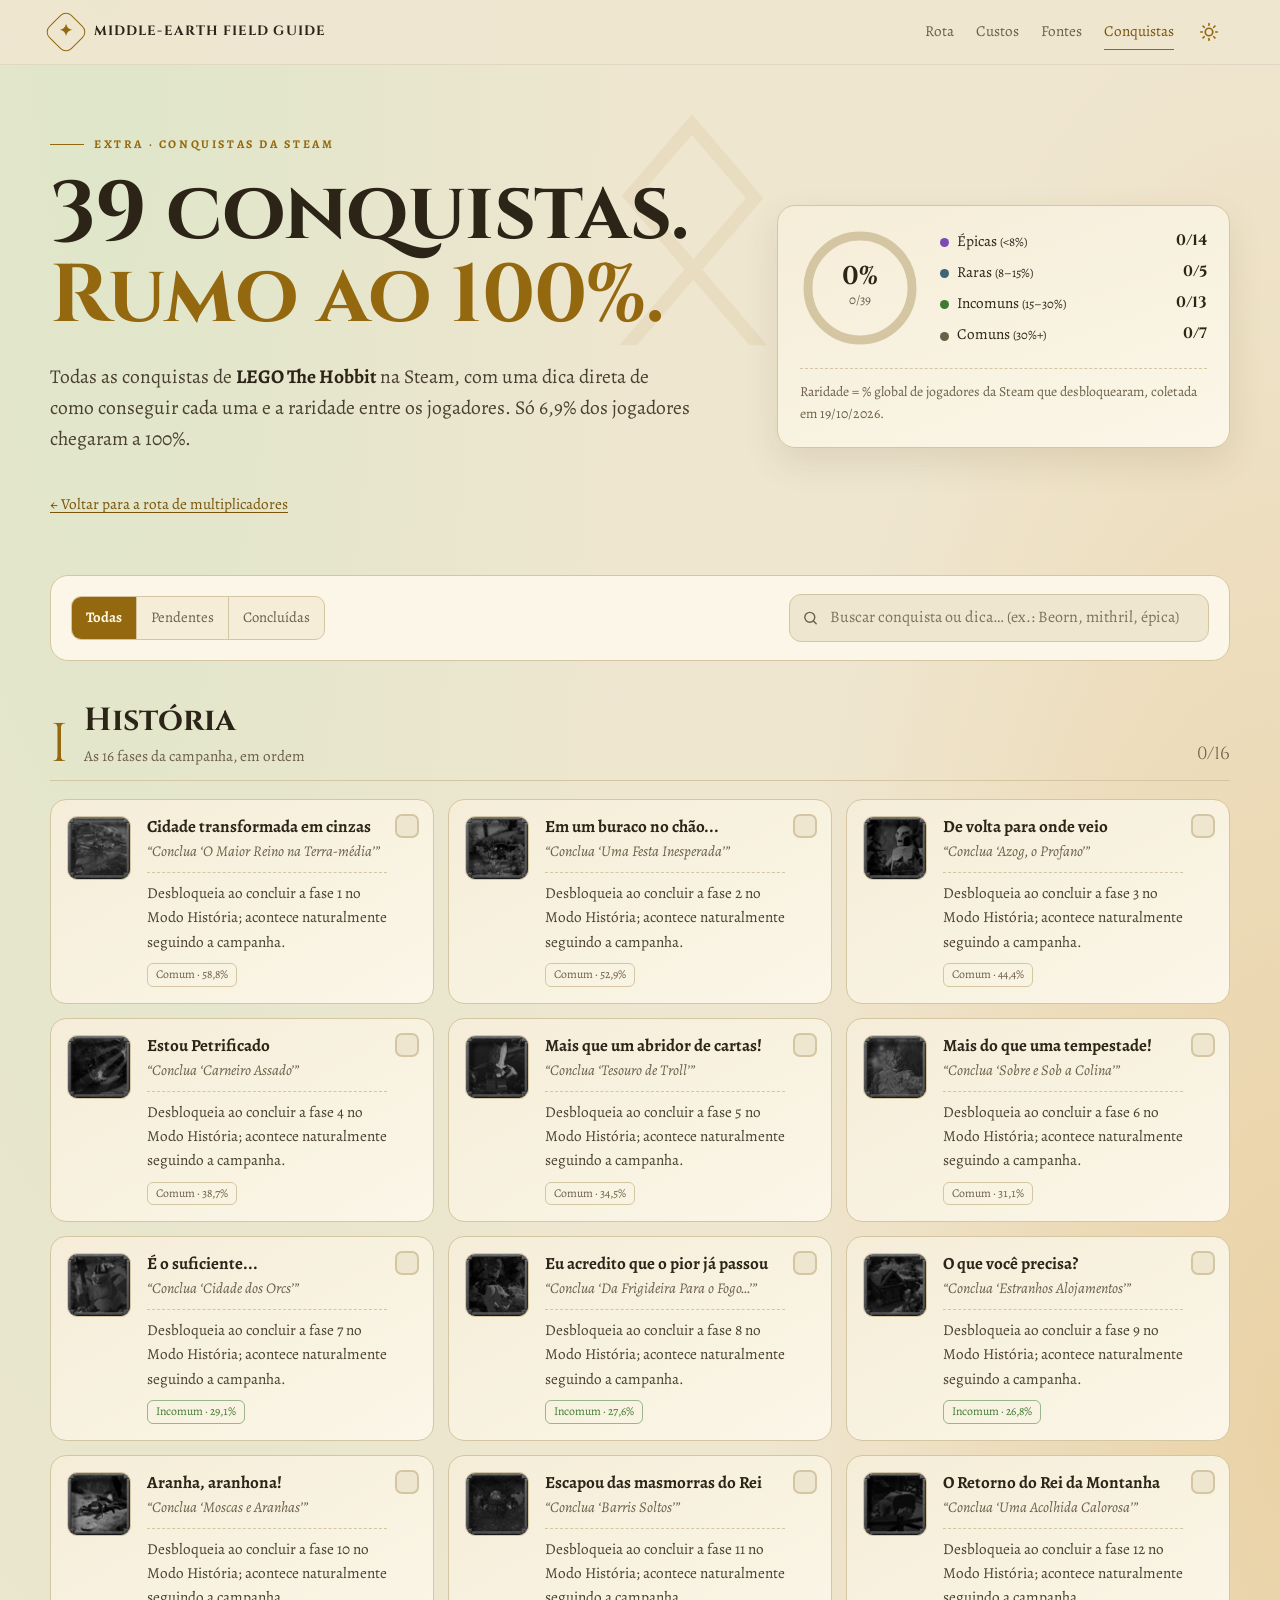
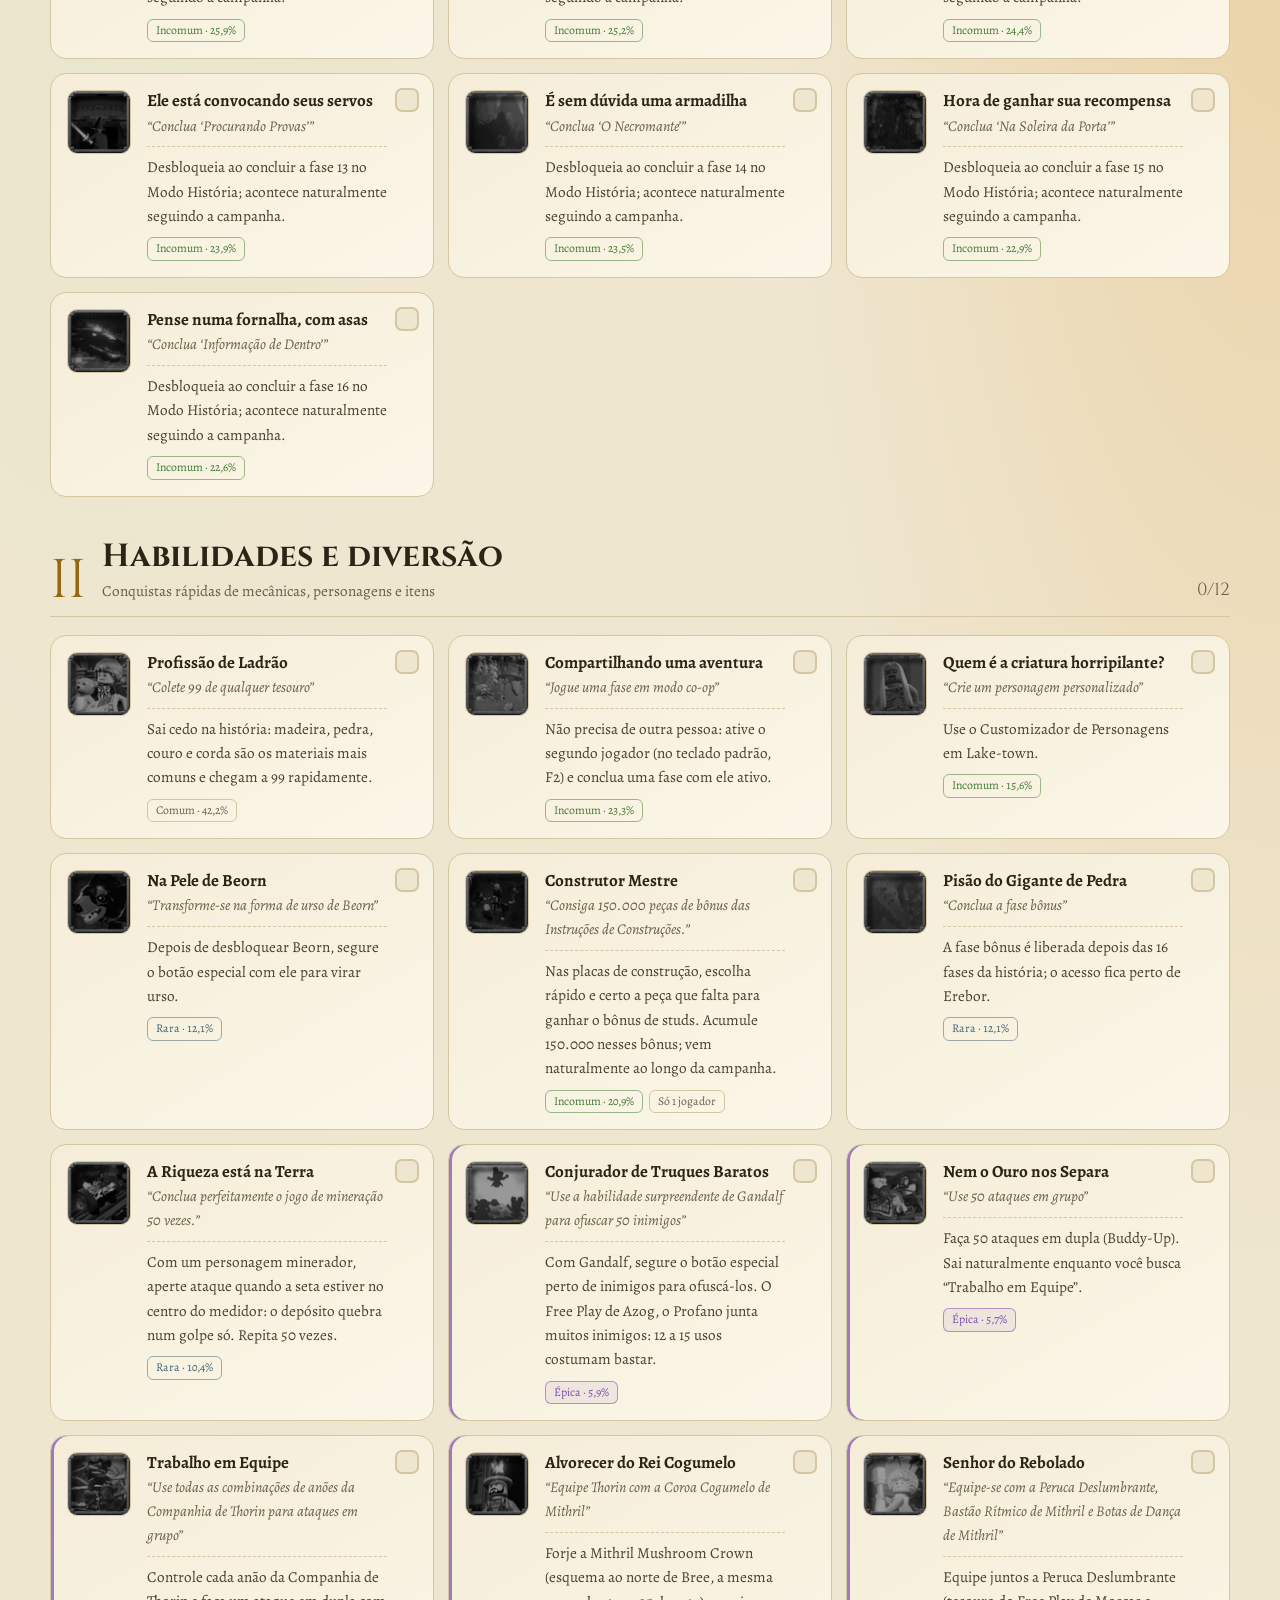
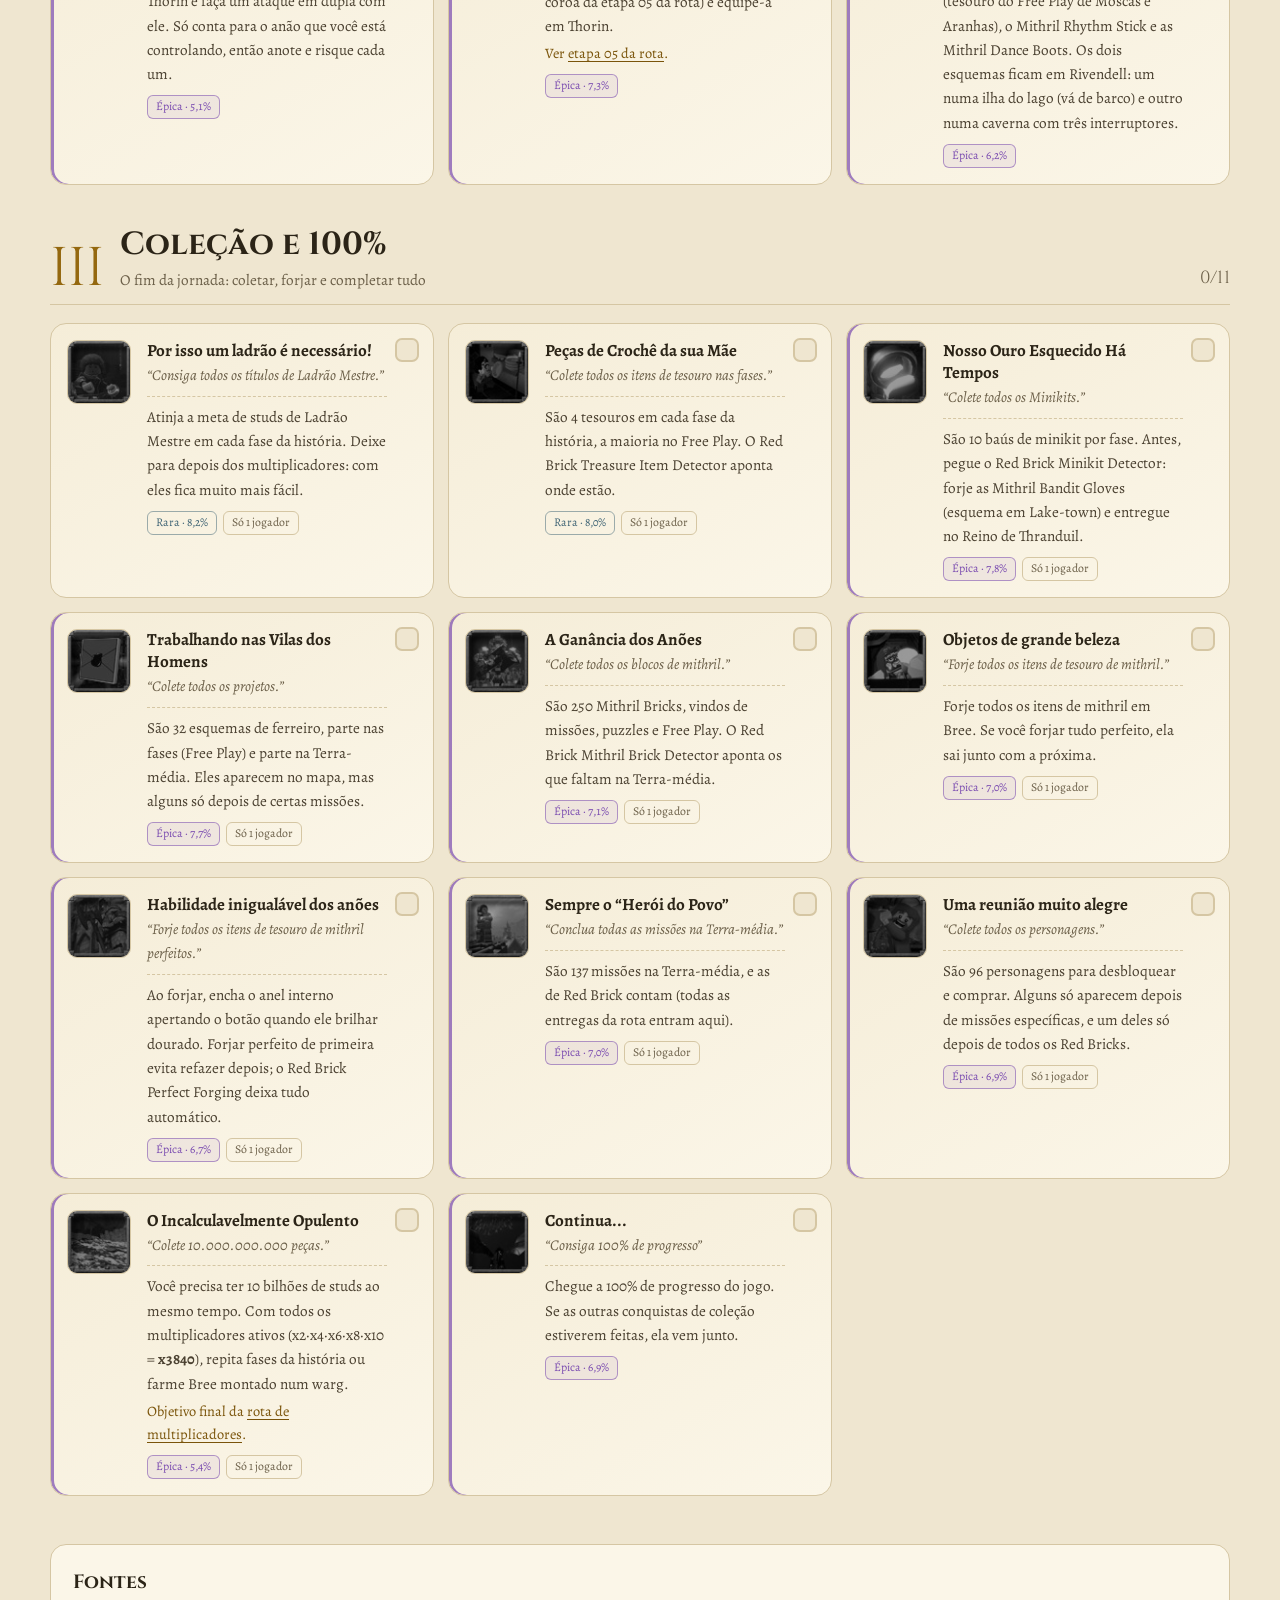
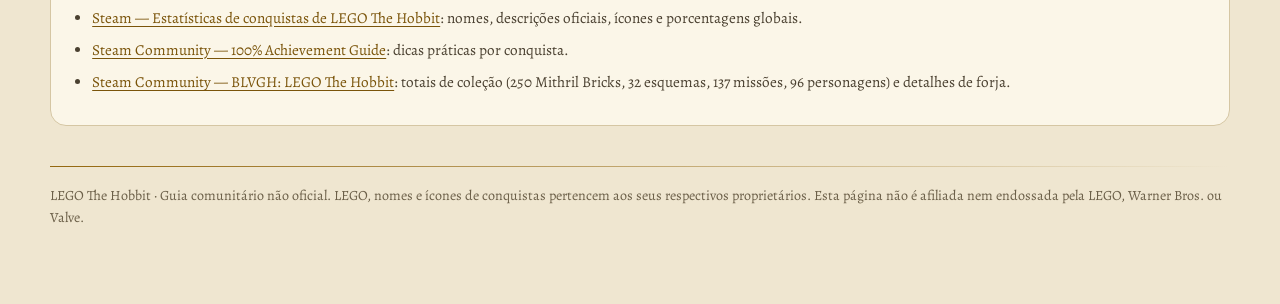
==== commit 1de8b841: "Phase 1: shared layout, checklist module and CSS (no visual change) - Header, menu, theme toggle and" ====
--- a/conquistas.html
+++ b/conquistas.html
@@ -16,207 +16,31 @@
 <meta property="og:title" content="LEGO The Hobbit — Conquistas 100%">
 <meta property="og:description" content="As 39 conquistas da Steam com dica, raridade e checklist.">
 <meta property="og:url" content="https://ruysalles.github.io/LegoTheHobbit/conquistas.html">
-<meta property="og:image" content="https://ruysalles.github.io/LegoTheHobbit/og-image.png">
+<meta property="og:image" content="https://ruysalles.github.io/LegoTheHobbit/og-image.jpg">
+<meta property="og:image:type" content="image/jpeg">
+<meta property="og:image:width" content="1200">
+<meta property="og:image:height" content="630">
+<meta property="og:image:alt" content="Uma jornada. Menos desvios. — Guia de LEGO The Hobbit">
 <meta name="twitter:card" content="summary_large_image">
+<meta name="twitter:image" content="https://ruysalles.github.io/LegoTheHobbit/og-image.jpg">
 
-<script>
-(function(){
- var t=null;
- try{t=localStorage.getItem('hobbit-theme')}catch(e){}
- if(!t)t=window.matchMedia&&matchMedia('(prefers-color-scheme: light)').matches?'light':'dark';
- document.documentElement.setAttribute('data-theme',t);
-})();
-</script>
+<script src="assets/js/theme-init.js"></script>
 <link rel="preconnect" href="https://fonts.googleapis.com">
 <link rel="preconnect" href="https://fonts.gstatic.com" crossorigin>
 <link href="https://fonts.googleapis.com/css2?family=Alegreya:ital,wght@0,400;0,500;0,700;1,400&family=Cinzel:wght@500;600;700&display=swap" rel="stylesheet">
 
-<style>
-/* Tokens compartilhados com a página da rota (index.html) */
-:root,[data-theme="dark"]{
-  --bg:#0c100d;--bg-glow-a:#22331f;--bg-glow-b:#3a2a15;
-  --panel:#141a15;--panel2:#1a221b;--line:#2f3b30;--line-soft:#ffffff10;
-  --text:#f0ecdd;--muted:#a9b2a0;--soft:#cdd3c4;
-  --gold:#e3b955;--gold2:#f3d892;--gold-ink:#1b1709;
-  --green:#8abf77;--green-ink:#10200d;--brick:#d2442f;--mithril:#9fc7d9;--ember:#f0a04b;--violet:#c39bf0;
-  --shadow:0 18px 50px #0008;--topbar:#0c100de6;--rune:#e3b95810;
-  color-scheme:dark;
-}
-[data-theme="light"]{
-  --bg:#efe6d0;--bg-glow-a:#dfe6c9;--bg-glow-b:#ead2a6;
-  --panel:#fbf6e8;--panel2:#f5edd8;--line:#d5c6a3;--line-soft:#2b241712;
-  --text:#2b2417;--muted:#6b5f48;--soft:#4a4030;
-  --gold:#94680f;--gold2:#7a540a;--gold-ink:#fff8e6;
-  --green:#3f7a32;--green-ink:#f4fbef;--brick:#c23a26;--mithril:#3f6475;--ember:#b4651c;--violet:#7a4bb0;
-  --shadow:0 14px 34px #5a46241f;--topbar:#efe6d0e8;--rune:#94680f14;
-  color-scheme:light;
-}
-:root{--font-display:Cinzel,"Trajan Pro",Georgia,serif;--font-body:Alegreya,Georgia,"Times New Roman",serif;--radius:18px;--max:1180px;--gutter:36px;--top-h:64px}
-*{box-sizing:border-box}
-[hidden]{display:none!important}
-html{scroll-behavior:smooth;scroll-padding-top:calc(var(--top-h) + 20px);-webkit-text-size-adjust:100%;text-size-adjust:100%}
-body{margin:0;overflow-x:clip;background:radial-gradient(ellipse at 8% 0%,var(--bg-glow-a) 0,transparent 34rem),radial-gradient(ellipse at 100% 28%,var(--bg-glow-b) 0,transparent 32rem),var(--bg);color:var(--text);font:17px/1.6 var(--font-body);transition:background-color .3s,color .3s}
-a{color:var(--gold2);text-decoration-thickness:1px;text-underline-offset:3px}a:hover{color:var(--text)}
-button,input{font:inherit;margin:0;color:inherit}button{cursor:pointer}
-:focus-visible{outline:2px solid var(--gold);outline-offset:3px;border-radius:6px}
-.wrap{width:min(calc(100% - var(--gutter)),var(--max));margin-inline:auto}
-h1,h2,h3,p{margin-top:0}
-
-/* Topbar */
-.topbar{position:sticky;top:0;z-index:20;background:var(--topbar);backdrop-filter:blur(16px);-webkit-backdrop-filter:blur(16px);border-bottom:1px solid var(--line-soft)}
-.topinner{min-height:var(--top-h);display:flex;align-items:center;justify-content:space-between;gap:0 14px;flex-wrap:wrap}
-.brand{display:flex;align-items:center;gap:12px;font-family:var(--font-display);font-weight:700;letter-spacing:.08em;text-transform:uppercase;font-size:.84rem;min-width:0;flex:1 1 auto;color:var(--text);text-decoration:none}
-.brand>span:last-child{overflow:hidden;text-overflow:ellipsis;white-space:nowrap}
-.brandmark{flex:none;width:32px;height:32px;display:grid;place-items:center;border:1px solid var(--gold);color:var(--gold);transform:rotate(45deg);border-radius:8px}
-.brandmark span{transform:rotate(-45deg);font-size:1rem}
-.nav{display:flex;gap:22px;font-size:.95rem;color:var(--muted)}
-.nav a{color:inherit;text-decoration:none;padding:5px 0}.nav a:hover{color:var(--gold2)}
-.nav a[aria-current="page"]{color:var(--gold2);border-bottom:1px solid var(--gold)}
-.top-actions{display:flex;align-items:center;gap:6px}
-.iconbtn{flex:none;width:42px;height:42px;display:grid;place-items:center;background:transparent;border:1px solid transparent;border-radius:10px;color:var(--gold);padding:0}
-.iconbtn:hover{border-color:var(--line)}.iconbtn svg{width:20px;height:20px}
-[data-theme="dark"] .icon-sun,[data-theme="light"] .icon-moon{display:none}
-.menu-toggle{display:none;font-size:1.5rem;line-height:1}
-.topprogress{position:absolute;left:0;right:0;bottom:-1px;height:2px}
-.topprogress i{display:block;height:100%;width:0;background:linear-gradient(90deg,var(--violet),var(--gold));transition:width .35s}
-
-/* Hero */
-.hero{padding:64px 0 36px;position:relative;display:grid;grid-template-columns:minmax(0,1.3fr) minmax(300px,.9fr);gap:44px;align-items:center}
-.hero:after{content:"ᛟ";position:absolute;left:44%;top:-20px;font-family:Georgia,serif;font-size:clamp(9rem,24vw,22rem);line-height:1;color:var(--rune);pointer-events:none;z-index:-1}
-.eyebrow{display:flex;align-items:center;gap:10px;color:var(--gold);text-transform:uppercase;letter-spacing:.22em;font-size:.74rem;font-weight:700}
-.eyebrow:before{content:"";flex:none;height:1px;width:34px;background:var(--gold)}
-h1{font-family:var(--font-display);font-weight:700;font-size:clamp(2.3rem,6vw,4.8rem);line-height:1.04;margin:18px 0 20px}
-h1 em{font-style:normal;color:var(--gold)}
-.lede{max-width:600px;color:var(--soft);font-size:clamp(1.05rem,1.8vw,1.2rem)}
-.backlink{display:inline-flex;align-items:center;gap:8px;margin-top:18px;font-size:.95rem}
-
-.panel{background:linear-gradient(160deg,var(--panel2),var(--panel));border:1px solid var(--line);border-radius:var(--radius);padding:22px;box-shadow:var(--shadow);display:grid;grid-template-columns:120px 1fr;gap:20px;align-items:center}
-.ring{position:relative;width:120px;height:120px}
-.ring svg{width:100%;height:100%;transform:rotate(-90deg)}
-.ring .track{fill:none;stroke:var(--line);stroke-width:9}
-.ring .fill{fill:none;stroke:url(#ringGrad);stroke-width:9;stroke-linecap:round;transition:stroke-dashoffset .5s ease}
-.ring-label{position:absolute;inset:0;display:grid;place-content:center;text-align:center}
-.ring-label strong{font-family:var(--font-display);font-size:1.6rem;line-height:1}
-.ring-label span{font-size:.82rem;color:var(--muted)}
-.rlist{list-style:none;margin:0;padding:0;display:grid;gap:7px}
-.rlist li{display:flex;justify-content:space-between;gap:12px;font-size:.95rem}
-.rlist b{font-family:var(--font-display);font-variant-numeric:tabular-nums}
-.panel-note{grid-column:1 / -1;margin:0;color:var(--muted);font-size:.86rem;border-top:1px dashed var(--line);padding-top:12px}
-
-/* Raridade */
-.rar{font-size:.74rem;border-radius:6px;padding:2px 8px;line-height:1.5;border:1px solid;font-variant-numeric:tabular-nums}
-.rar.common{color:var(--muted);border-color:var(--line)}
-.rar.uncommon{color:var(--green);border-color:color-mix(in srgb,var(--green) 50%,transparent)}
-.rar.rare{color:var(--mithril);border-color:color-mix(in srgb,var(--mithril) 50%,transparent)}
-.rar.epic{color:var(--violet);border-color:color-mix(in srgb,var(--violet) 55%,transparent);background:color-mix(in srgb,var(--violet) 8%,transparent)}
-.dot{display:inline-block;width:9px;height:9px;border-radius:50%;margin-right:8px;vertical-align:middle}
-.dot.common{background:var(--muted)}.dot.uncommon{background:var(--green)}.dot.rare{background:var(--mithril)}.dot.epic{background:var(--violet)}
-
-/* Toolbar */
-.toolbar{display:flex;flex-wrap:wrap;gap:12px;align-items:center;justify-content:space-between;margin:10px 0 6px;padding:16px 18px;border:1px solid var(--line);border-radius:var(--radius);background:var(--panel)}
-.segmented{display:inline-flex;border:1px solid var(--line);border-radius:10px;overflow:hidden;background:var(--panel2)}
-.segmented button{border:0;background:transparent;color:var(--muted);padding:9px 14px;min-height:42px;font-size:.92rem}
-.segmented button+button{border-left:1px solid var(--line)}
-.segmented button[aria-pressed="true"]{background:var(--gold);color:var(--gold-ink);font-weight:700}
-.search{position:relative;flex:1 1 260px;max-width:420px}
-.search svg{position:absolute;left:13px;top:50%;width:17px;height:17px;transform:translateY(-50%);color:var(--muted);pointer-events:none}
-.search input{width:100%;background:var(--bg);border:1px solid var(--line);border-radius:12px;padding:9px 14px 9px 40px;font-size:1rem;min-height:42px}
-.search input::placeholder{color:var(--muted);opacity:.85}
-
-/* Capítulos */
-.chapter{margin-top:42px;scroll-margin-top:calc(var(--top-h) + 12px)}
-.chapter-head{display:grid;grid-template-columns:auto 1fr auto;gap:16px;align-items:end;padding-bottom:12px;margin-bottom:18px;border-bottom:1px solid var(--line)}
-.chapter-num{font-family:var(--font-display);font-size:clamp(2.2rem,5vw,3.4rem);line-height:.85;color:var(--gold)}
-.chapter-head h2{font-family:var(--font-display);font-size:clamp(1.4rem,3vw,2rem);margin:0;line-height:1.15}
-.chapter-head p{margin:4px 0 0;color:var(--muted);font-size:.95rem}
-.chapter-count{font-family:var(--font-display);color:var(--muted);font-size:1.1rem;white-space:nowrap}
-.chapter.complete .chapter-count{color:var(--green)}
-
-/* Cards */
-.grid{display:grid;grid-template-columns:repeat(auto-fill,minmax(min(100%,350px),1fr));gap:14px}
-.ach{position:relative;display:grid;grid-template-columns:64px minmax(0,1fr);gap:16px;padding:16px 46px 16px 16px;border:1px solid var(--line);border-radius:16px;background:linear-gradient(150deg,var(--panel2),var(--panel));cursor:pointer;transition:border-color .2s,transform .2s,background-color .3s;-webkit-tap-highlight-color:transparent}
-.ach:hover{border-color:var(--gold);transform:translateY(-2px)}
-.ach[data-rarity="epic"]{box-shadow:inset 3px 0 0 color-mix(in srgb,var(--violet) 70%,transparent)}
-.ach input{appearance:none;-webkit-appearance:none;position:absolute;top:14px;right:14px;width:24px;height:24px;margin:0;border:2px solid var(--line);border-radius:7px;background:var(--bg);display:grid;place-items:center;cursor:pointer;transition:background-color .2s,border-color .2s}
-.ach:hover input{border-color:var(--gold)}
-.ach input:checked{background:var(--green);border-color:var(--green)}
-.ach input:checked:after{content:"✓";font-size:15px;color:var(--green-ink);font-weight:900}
-.ach input:focus-visible{outline:none}
-.ach:has(input:focus-visible){outline:2px solid var(--gold);outline-offset:2px}
-.ach-icon{width:64px;height:64px;border-radius:10px;overflow:hidden;border:1px solid var(--line);background:var(--bg)}
-.ach-icon img{display:block;width:100%;height:100%;filter:grayscale(1) brightness(.6);transition:filter .35s}
-.ach:hover .ach-icon img{filter:grayscale(.4) brightness(.85)}
-.ach:has(input:checked){border-color:color-mix(in srgb,var(--green) 55%,transparent)}
-.ach:has(input:checked) .ach-icon{border-color:var(--gold);box-shadow:0 0 14px color-mix(in srgb,var(--gold) 35%,transparent)}
-.ach:has(input:checked) .ach-icon img{filter:none}
-.ach:has(input:checked) .ach-tip,.ach:has(input:checked) .ach-desc{opacity:.6}
-.ach-copy{display:flex;flex-direction:column;min-width:0}
-.ach-name{font-weight:700;line-height:1.3}
-.ach-desc{font-style:italic;color:var(--muted);font-size:.93rem;margin-top:2px}
-.ach-tip{color:var(--soft);font-size:.95rem;margin-top:8px;padding-top:8px;border-top:1px dashed var(--line)}
-.rota-link{display:block;margin-top:4px;color:var(--gold2);font-size:.9rem}
-.meta{display:flex;gap:6px;flex-wrap:wrap;margin-top:10px}
-.tag{font-size:.74rem;color:var(--muted);border:1px solid var(--line);border-radius:6px;padding:2px 8px;line-height:1.5}
-.flash{animation:flash 1.2s ease}@keyframes flash{30%{box-shadow:0 0 0 4px var(--gold)}}
-.empty-state{text-align:center;color:var(--muted);padding:40px 0}
-.empty-state strong{display:block;font-family:var(--font-display);font-size:1.3rem;color:var(--text);margin-bottom:4px}
-
-.sources{margin-top:48px;padding:22px;border:1px solid var(--line);background:var(--panel);border-radius:16px}
-.sources h2{font-family:var(--font-display);font-size:1.2rem;margin:0 0 8px}
-.sources ul{padding-left:1.2rem;margin:0}.sources li{margin:8px 0;color:var(--soft);font-size:.95rem}
-.sources a{overflow-wrap:anywhere}
-footer{padding:40px 0 calc(60px + env(safe-area-inset-bottom));color:var(--muted);font-size:.88rem}
-.footerline{height:1px;background:linear-gradient(90deg,var(--gold),transparent);margin-bottom:18px}
-
-@media(max-width:960px){.hero{grid-template-columns:1fr;gap:28px}.hero:after{left:auto;right:2%}}
-@media(max-width:760px){
- .menu-toggle{display:grid}
- .nav{display:none;order:3;flex-basis:100%;flex-direction:column;gap:0;padding:4px 0 10px;border-top:1px solid var(--line-soft);font-size:1.05rem}
- .nav.active{display:flex}
- .nav a{padding:12px 4px;border-bottom:1px solid var(--line-soft)}.nav a:last-child{border-bottom:0}
- .nav a[aria-current="page"]{border-bottom:1px solid var(--line-soft)}
- .hero{padding:34px 0 26px}
- .toolbar{padding:14px}
- .segmented{width:100%}.segmented button{flex:1}
- .search{max-width:none}
-}
-@media(max-width:420px){
- :root{--gutter:28px;--radius:16px}
- body{font-size:16px}
- .brand{font-size:.74rem;letter-spacing:.05em}
- .panel{grid-template-columns:96px 1fr;gap:14px;padding:18px 16px}
- .ring{width:96px;height:96px}.ring-label strong{font-size:1.3rem}
- .chapter-head{grid-template-columns:auto 1fr}.chapter-count{grid-column:1 / -1}
- .ach{grid-template-columns:52px minmax(0,1fr);gap:12px;padding:14px 42px 14px 14px}
- .ach-icon{width:52px;height:52px}
-}
-@media(prefers-reduced-motion:reduce){html{scroll-behavior:auto}*{transition:none!important;animation:none!important}}
-</style>
+<link rel="stylesheet" href="assets/css/base.css">
+<link rel="stylesheet" href="assets/css/conquistas.css">
 </head>
 <body>
-<header class="topbar">
- <div class="wrap topinner">
-  <a class="brand" href="index.html"><span class="brandmark"><span>✦</span></span><span>Middle-earth field guide</span></a>
-  <nav class="nav" id="mainNav" aria-label="Navegação principal">
-   <a href="index.html#rota">Rota</a><a href="index.html#custos">Custos</a><a href="conquistas.html" aria-current="page">Conquistas</a>
-  </nav>
-  <div class="top-actions">
-   <button class="iconbtn" id="themeBtn" type="button" aria-label="Alternar tema claro/escuro">
-    <svg class="icon-sun" viewBox="0 0 24 24" fill="none" stroke="currentColor" stroke-width="2" stroke-linecap="round" aria-hidden="true"><circle cx="12" cy="12" r="4.5"/><path d="M12 2v2M12 20v2M4.9 4.9l1.4 1.4M17.7 17.7l1.4 1.4M2 12h2M20 12h2M4.9 19.1l1.4-1.4M17.7 6.3l1.4-1.4"/></svg>
-    <svg class="icon-moon" viewBox="0 0 24 24" fill="none" stroke="currentColor" stroke-width="2" stroke-linecap="round" stroke-linejoin="round" aria-hidden="true"><path d="M20 14.5A8.5 8.5 0 0 1 9.5 4a8.5 8.5 0 1 0 10.5 10.5z"/></svg>
-   </button>
-   <button class="iconbtn menu-toggle" id="menuBtn" type="button" aria-label="Abrir menu" aria-expanded="false">☰</button>
-  </div>
- </div>
- <div class="topprogress" aria-hidden="true"><i id="topFill"></i></div>
-</header>
+<header class="topbar" id="topbar"></header>
 
 <main class="wrap">
  <section class="hero">
   <div>
    <div class="eyebrow">Extra · Conquistas da Steam</div>
    <h1>39 conquistas.<br><em>Rumo ao 100%.</em></h1>
-   <p class="lede">Todas as conquistas de <strong>LEGO The Hobbit</strong> na Steam, com uma dica direta de como conseguir cada uma e a raridade entre os jogadores. Só 6,8% dos jogadores chegaram a 100%.</p>
+   <p class="lede" id="intro"></p>
    <a class="backlink" href="index.html#rota">← Voltar para a rota de multiplicadores</a>
   </div>
   <aside class="panel" aria-label="Seu progresso">
@@ -225,12 +49,12 @@
     <div class="ring-label"><strong id="ringPct">0%</strong><span id="ringSub">0/39</span></div>
    </div>
    <ul class="rlist">
-    <li><span><i class="dot epic"></i>Épicas <small>(&lt;8%)</small></span><b id="r-epic">0/14</b></li>
-    <li><span><i class="dot rare"></i>Raras <small>(8–15%)</small></span><b id="r-rare">0/5</b></li>
-    <li><span><i class="dot uncommon"></i>Incomuns <small>(15–30%)</small></span><b id="r-uncommon">0/13</b></li>
-    <li><span><i class="dot common"></i>Comuns <small>(30%+)</small></span><b id="r-common">0/7</b></li>
+    <li><span><i class="dot epic"></i>Épicas <small>(&lt;8%)</small></span><b id="r-epic">0/0</b></li>
+    <li><span><i class="dot rare"></i>Raras <small>(8–15%)</small></span><b id="r-rare">0/0</b></li>
+    <li><span><i class="dot uncommon"></i>Incomuns <small>(15–30%)</small></span><b id="r-uncommon">0/0</b></li>
+    <li><span><i class="dot common"></i>Comuns <small>(30%+)</small></span><b id="r-common">0/0</b></li>
    </ul>
-   <p class="panel-note">Raridade = % global de jogadores da Steam que desbloquearam, coletada em 09/10/2026.</p>
+   <p class="panel-note" id="panelNote"></p>
   </aside>
  </section>
 
@@ -246,496 +70,18 @@
   </label>
  </div>
 
-  <section class="chapter" id="historia">
-   <header class="chapter-head"><span class="chapter-num">I</span><div><h2>História</h2><p>As 16 fases da campanha, em ordem</p></div><span class="chapter-count">0/16</span></header>
-   <div class="grid">
-     <label class="ach" data-rarity="common">
-      <input type="checkbox" data-id="COMPLETE_STORYEVENT1">
-      <span class="ach-icon"><img src="assets/achievements/complete_storyevent1.jpg" alt="" width="64" height="64" loading="lazy" decoding="async"></span>
-      <span class="ach-copy">
-       <span class="ach-name">Cidade transformada em cinzas</span>
-       <span class="ach-desc">“Conclua ‘O Maior Reino na Terra-média’”</span>
-       <span class="ach-tip">Desbloqueia ao concluir a fase 1 no Modo História; acontece naturalmente seguindo a campanha.</span>
-       <span class="meta"><span class="rar common">Comum · 58,8%</span></span>
-      </span>
-     </label>
-     <label class="ach" data-rarity="common">
-      <input type="checkbox" data-id="COMPLETE_STORYEVENT2">
-      <span class="ach-icon"><img src="assets/achievements/complete_storyevent2.jpg" alt="" width="64" height="64" loading="lazy" decoding="async"></span>
-      <span class="ach-copy">
-       <span class="ach-name">Em um buraco no chão...</span>
-       <span class="ach-desc">“Conclua ‘Uma Festa Inesperada’”</span>
-       <span class="ach-tip">Desbloqueia ao concluir a fase 2 no Modo História; acontece naturalmente seguindo a campanha.</span>
-       <span class="meta"><span class="rar common">Comum · 52,9%</span></span>
-      </span>
-     </label>
-     <label class="ach" data-rarity="common">
-      <input type="checkbox" data-id="COMPLETE_STORYEVENT3">
-      <span class="ach-icon"><img src="assets/achievements/complete_storyevent3.jpg" alt="" width="64" height="64" loading="lazy" decoding="async"></span>
-      <span class="ach-copy">
-       <span class="ach-name">De volta para onde veio</span>
-       <span class="ach-desc">“Conclua ‘Azog, o Profano’”</span>
-       <span class="ach-tip">Desbloqueia ao concluir a fase 3 no Modo História; acontece naturalmente seguindo a campanha.</span>
-       <span class="meta"><span class="rar common">Comum · 44,4%</span></span>
-      </span>
-     </label>
-     <label class="ach" data-rarity="common">
-      <input type="checkbox" data-id="COMPLETE_STORYEVENT4">
-      <span class="ach-icon"><img src="assets/achievements/complete_storyevent4.jpg" alt="" width="64" height="64" loading="lazy" decoding="async"></span>
-      <span class="ach-copy">
-       <span class="ach-name">Estou Petrificado</span>
-       <span class="ach-desc">“Conclua ‘Carneiro Assado’”</span>
-       <span class="ach-tip">Desbloqueia ao concluir a fase 4 no Modo História; acontece naturalmente seguindo a campanha.</span>
-       <span class="meta"><span class="rar common">Comum · 38,7%</span></span>
-      </span>
-     </label>
-     <label class="ach" data-rarity="common">
-      <input type="checkbox" data-id="COMPLETE_STORYEVENT5">
-      <span class="ach-icon"><img src="assets/achievements/complete_storyevent5.jpg" alt="" width="64" height="64" loading="lazy" decoding="async"></span>
-      <span class="ach-copy">
-       <span class="ach-name">Mais que um abridor de cartas!</span>
-       <span class="ach-desc">“Conclua ‘Tesouro de Troll’”</span>
-       <span class="ach-tip">Desbloqueia ao concluir a fase 5 no Modo História; acontece naturalmente seguindo a campanha.</span>
-       <span class="meta"><span class="rar common">Comum · 34,5%</span></span>
-      </span>
-     </label>
-     <label class="ach" data-rarity="common">
-      <input type="checkbox" data-id="COMPLETE_STORYEVENT6">
-      <span class="ach-icon"><img src="assets/achievements/complete_storyevent6.jpg" alt="" width="64" height="64" loading="lazy" decoding="async"></span>
-      <span class="ach-copy">
-       <span class="ach-name">Mais do que uma tempestade!</span>
-       <span class="ach-desc">“Conclua ‘Sobre e Sob a Colina’”</span>
-       <span class="ach-tip">Desbloqueia ao concluir a fase 6 no Modo História; acontece naturalmente seguindo a campanha.</span>
-       <span class="meta"><span class="rar common">Comum · 31,1%</span></span>
-      </span>
-     </label>
-     <label class="ach" data-rarity="uncommon">
-      <input type="checkbox" data-id="COMPLETE_STORYEVENT7">
-      <span class="ach-icon"><img src="assets/achievements/complete_storyevent7.jpg" alt="" width="64" height="64" loading="lazy" decoding="async"></span>
-      <span class="ach-copy">
-       <span class="ach-name">É o suficiente...</span>
-       <span class="ach-desc">“Conclua ‘Cidade dos Orcs’”</span>
-       <span class="ach-tip">Desbloqueia ao concluir a fase 7 no Modo História; acontece naturalmente seguindo a campanha.</span>
-       <span class="meta"><span class="rar uncommon">Incomum · 29,1%</span></span>
-      </span>
-     </label>
-     <label class="ach" data-rarity="uncommon">
-      <input type="checkbox" data-id="COMPLETE_STORYEVENT8">
-      <span class="ach-icon"><img src="assets/achievements/complete_storyevent8.jpg" alt="" width="64" height="64" loading="lazy" decoding="async"></span>
-      <span class="ach-copy">
-       <span class="ach-name">Eu acredito que o pior já passou</span>
-       <span class="ach-desc">“Conclua ‘Da Frigideira Para o Fogo…’”</span>
-       <span class="ach-tip">Desbloqueia ao concluir a fase 8 no Modo História; acontece naturalmente seguindo a campanha.</span>
-       <span class="meta"><span class="rar uncommon">Incomum · 27,6%</span></span>
-      </span>
-     </label>
-     <label class="ach" data-rarity="uncommon">
-      <input type="checkbox" data-id="COMPLETE_STORYEVENT9">
-      <span class="ach-icon"><img src="assets/achievements/complete_storyevent9.jpg" alt="" width="64" height="64" loading="lazy" decoding="async"></span>
-      <span class="ach-copy">
-       <span class="ach-name">O que você precisa?</span>
-       <span class="ach-desc">“Conclua ‘Estranhos Alojamentos’”</span>
-       <span class="ach-tip">Desbloqueia ao concluir a fase 9 no Modo História; acontece naturalmente seguindo a campanha.</span>
-       <span class="meta"><span class="rar uncommon">Incomum · 26,8%</span></span>
-      </span>
-     </label>
-     <label class="ach" data-rarity="uncommon">
-      <input type="checkbox" data-id="COMPLETE_STORYEVENT10">
-      <span class="ach-icon"><img src="assets/achievements/complete_storyevent10.jpg" alt="" width="64" height="64" loading="lazy" decoding="async"></span>
-      <span class="ach-copy">
-       <span class="ach-name">Aranha, aranhona!</span>
-       <span class="ach-desc">“Conclua ‘Moscas e Aranhas’”</span>
-       <span class="ach-tip">Desbloqueia ao concluir a fase 10 no Modo História; acontece naturalmente seguindo a campanha.</span>
-       <span class="meta"><span class="rar uncommon">Incomum · 25,9%</span></span>
-      </span>
-     </label>
-     <label class="ach" data-rarity="uncommon">
-      <input type="checkbox" data-id="COMPLETE_STORYEVENT11">
-      <span class="ach-icon"><img src="assets/achievements/complete_storyevent11.jpg" alt="" width="64" height="64" loading="lazy" decoding="async"></span>
-      <span class="ach-copy">
-       <span class="ach-name">Escapou das masmorras do Rei</span>
-       <span class="ach-desc">“Conclua ‘Barris Soltos’”</span>
-       <span class="ach-tip">Desbloqueia ao concluir a fase 11 no Modo História; acontece naturalmente seguindo a campanha.</span>
-       <span class="meta"><span class="rar uncommon">Incomum · 25,2%</span></span>
-      </span>
-     </label>
-     <label class="ach" data-rarity="uncommon">
-      <input type="checkbox" data-id="COMPLETE_STORYEVENT12">
-      <span class="ach-icon"><img src="assets/achievements/complete_storyevent12.jpg" alt="" width="64" height="64" loading="lazy" decoding="async"></span>
-      <span class="ach-copy">
-       <span class="ach-name">O Retorno do Rei da Montanha</span>
-       <span class="ach-desc">“Conclua ‘Uma Acolhida Calorosa’”</span>
-       <span class="ach-tip">Desbloqueia ao concluir a fase 12 no Modo História; acontece naturalmente seguindo a campanha.</span>
-       <span class="meta"><span class="rar uncommon">Incomum · 24,4%</span></span>
-      </span>
-     </label>
-     <label class="ach" data-rarity="uncommon">
-      <input type="checkbox" data-id="COMPLETE_STORYEVENT13">
-      <span class="ach-icon"><img src="assets/achievements/complete_storyevent13.jpg" alt="" width="64" height="64" loading="lazy" decoding="async"></span>
-      <span class="ach-copy">
-       <span class="ach-name">Ele está convocando seus servos</span>
-       <span class="ach-desc">“Conclua ‘Procurando Provas’”</span>
-       <span class="ach-tip">Desbloqueia ao concluir a fase 13 no Modo História; acontece naturalmente seguindo a campanha.</span>
-       <span class="meta"><span class="rar uncommon">Incomum · 24,0%</span></span>
-      </span>
-     </label>
-     <label class="ach" data-rarity="uncommon">
-      <input type="checkbox" data-id="COMPLETE_STORYEVENT14">
-      <span class="ach-icon"><img src="assets/achievements/complete_storyevent14.jpg" alt="" width="64" height="64" loading="lazy" decoding="async"></span>
-      <span class="ach-copy">
-       <span class="ach-name">É sem dúvida uma armadilha</span>
-       <span class="ach-desc">“Conclua ‘O Necromante’”</span>
-       <span class="ach-tip">Desbloqueia ao concluir a fase 14 no Modo História; acontece naturalmente seguindo a campanha.</span>
-       <span class="meta"><span class="rar uncommon">Incomum · 23,5%</span></span>
-      </span>
-     </label>
-     <label class="ach" data-rarity="uncommon">
-      <input type="checkbox" data-id="COMPLETE_STORYEVENT15">
-      <span class="ach-icon"><img src="assets/achievements/complete_storyevent15.jpg" alt="" width="64" height="64" loading="lazy" decoding="async"></span>
-      <span class="ach-copy">
-       <span class="ach-name">Hora de ganhar sua recompensa</span>
-       <span class="ach-desc">“Conclua ‘Na Soleira da Porta’”</span>
-       <span class="ach-tip">Desbloqueia ao concluir a fase 15 no Modo História; acontece naturalmente seguindo a campanha.</span>
-       <span class="meta"><span class="rar uncommon">Incomum · 22,9%</span></span>
-      </span>
-     </label>
-     <label class="ach" data-rarity="uncommon">
-      <input type="checkbox" data-id="COMPLETE_STORYEVENT16">
-      <span class="ach-icon"><img src="assets/achievements/complete_storyevent16.jpg" alt="" width="64" height="64" loading="lazy" decoding="async"></span>
-      <span class="ach-copy">
-       <span class="ach-name">Pense numa fornalha, com asas</span>
-       <span class="ach-desc">“Conclua ‘Informação de Dentro’”</span>
-       <span class="ach-tip">Desbloqueia ao concluir a fase 16 no Modo História; acontece naturalmente seguindo a campanha.</span>
-       <span class="meta"><span class="rar uncommon">Incomum · 22,6%</span></span>
-      </span>
-     </label>
-   </div>
-  </section>
-  <section class="chapter" id="habilidades">
-   <header class="chapter-head"><span class="chapter-num">II</span><div><h2>Habilidades e diversão</h2><p>Conquistas rápidas de mecânicas, personagens e itens</p></div><span class="chapter-count">0/12</span></header>
-   <div class="grid">
-     <label class="ach" data-rarity="common">
-      <input type="checkbox" data-id="COLLECT_99_OF_ANY_LOOT">
-      <span class="ach-icon"><img src="assets/achievements/collect_99_of_any_loot.jpg" alt="" width="64" height="64" loading="lazy" decoding="async"></span>
-      <span class="ach-copy">
-       <span class="ach-name">Profissão de Ladrão</span>
-       <span class="ach-desc">“Colete 99 de qualquer tesouro”</span>
-       <span class="ach-tip">Sai cedo na história: madeira, pedra, couro e corda são os materiais mais comuns e chegam a 99 rapidamente.</span>
-       <span class="meta"><span class="rar common">Comum · 42,2%</span></span>
-      </span>
-     </label>
-     <label class="ach" data-rarity="uncommon">
-      <input type="checkbox" data-id="PLAY_A_LEVEL_IN_COOP">
-      <span class="ach-icon"><img src="assets/achievements/play_a_level_in_coop.jpg" alt="" width="64" height="64" loading="lazy" decoding="async"></span>
-      <span class="ach-copy">
-       <span class="ach-name">Compartilhando uma aventura</span>
-       <span class="ach-desc">“Jogue uma fase em modo co-op”</span>
-       <span class="ach-tip">Não precisa de outra pessoa: ative o segundo jogador (no teclado padrão, F2) e conclua uma fase com ele ativo.</span>
-       <span class="meta"><span class="rar uncommon">Incomum · 23,3%</span></span>
-      </span>
-     </label>
-     <label class="ach" data-rarity="uncommon">
-      <input type="checkbox" data-id="CREATE_A_CUSTOM_CHARACTER">
-      <span class="ach-icon"><img src="assets/achievements/create_a_custom_character.jpg" alt="" width="64" height="64" loading="lazy" decoding="async"></span>
-      <span class="ach-copy">
-       <span class="ach-name">Quem é a criatura horripilante?</span>
-       <span class="ach-desc">“Crie um personagem personalizado”</span>
-       <span class="ach-tip">Use o Customizador de Personagens em Lake-town.</span>
-       <span class="meta"><span class="rar uncommon">Incomum · 15,6%</span></span>
-      </span>
-     </label>
-     <label class="ach" data-rarity="rare">
-      <input type="checkbox" data-id="TRANSFORM_TO_BEORNS_BEAR_FORM">
-      <span class="ach-icon"><img src="assets/achievements/transform_to_beorns_bear_form.jpg" alt="" width="64" height="64" loading="lazy" decoding="async"></span>
-      <span class="ach-copy">
-       <span class="ach-name">Na Pele de Beorn</span>
-       <span class="ach-desc">“Transforme-se na forma de urso de Beorn”</span>
-       <span class="ach-tip">Depois de desbloquear Beorn, segure o botão especial com ele para virar urso.</span>
-       <span class="meta"><span class="rar rare">Rara · 12,1%</span></span>
-      </span>
-     </label>
-     <label class="ach" data-rarity="uncommon">
-      <input type="checkbox" data-id="OBTAIN_X_BONUSES_DURING_INSTRUCTION_BUILDS">
-      <span class="ach-icon"><img src="assets/achievements/obtain_x_bonuses_during_instruction_builds.jpg" alt="" width="64" height="64" loading="lazy" decoding="async"></span>
-      <span class="ach-copy">
-       <span class="ach-name">Construtor Mestre</span>
-       <span class="ach-desc">“Consiga 150.000 peças de bônus das Instruções de Construções.”</span>
-       <span class="ach-tip">Nas placas de construção, escolha rápido e certo a peça que falta para ganhar o bônus de studs. Acumule 150.000 nesses bônus; vem naturalmente ao longo da campanha.</span>
-       <span class="meta"><span class="rar uncommon">Incomum · 20,9%</span><span class="tag">Só 1 jogador</span></span>
-      </span>
-     </label>
-     <label class="ach" data-rarity="rare">
-      <input type="checkbox" data-id="COMPLETE_BONUS_LEVEL">
-      <span class="ach-icon"><img src="assets/achievements/complete_bonus_level.jpg" alt="" width="64" height="64" loading="lazy" decoding="async"></span>
-      <span class="ach-copy">
-       <span class="ach-name">Pisão do Gigante de Pedra</span>
-       <span class="ach-desc">“Conclua a fase bônus”</span>
-       <span class="ach-tip">A fase bônus é liberada depois das 16 fases da história; o acesso fica perto de Erebor.</span>
-       <span class="meta"><span class="rar rare">Rara · 12,1%</span></span>
-      </span>
-     </label>
-     <label class="ach" data-rarity="rare">
-      <input type="checkbox" data-id="COMPLETE_MINING_GAME_PERFECTLY_X_TIMES">
-      <span class="ach-icon"><img src="assets/achievements/complete_mining_game_perfectly_x_times.jpg" alt="" width="64" height="64" loading="lazy" decoding="async"></span>
-      <span class="ach-copy">
-       <span class="ach-name">A Riqueza está na Terra</span>
-       <span class="ach-desc">“Conclua perfeitamente o jogo de mineração 50 vezes.”</span>
-       <span class="ach-tip">Com um personagem minerador, aperte ataque quando a seta estiver no centro do medidor: o depósito quebra num golpe só. Repita 50 vezes.</span>
-       <span class="meta"><span class="rar rare">Rara · 10,4%</span></span>
-      </span>
-     </label>
-     <label class="ach" data-rarity="epic">
-      <input type="checkbox" data-id="USE_STARTLE_ABILITY_ON_X_ENEMIES">
-      <span class="ach-icon"><img src="assets/achievements/use_startle_ability_on_x_enemies.jpg" alt="" width="64" height="64" loading="lazy" decoding="async"></span>
-      <span class="ach-copy">
-       <span class="ach-name">Conjurador de Truques Baratos</span>
-       <span class="ach-desc">“Use a habilidade surpreendente de Gandalf para ofuscar 50 inimigos”</span>
-       <span class="ach-tip">Com Gandalf, segure o botão especial perto de inimigos para ofuscá-los. O Free Play de Azog, o Profano junta muitos inimigos: 12 a 15 usos costumam bastar.</span>
-       <span class="meta"><span class="rar epic">Épica · 5,9%</span></span>
-      </span>
-     </label>
-     <label class="ach" data-rarity="epic">
-      <input type="checkbox" data-id="USE_X_BUDDYUP_ATTACKS">
-      <span class="ach-icon"><img src="assets/achievements/use_x_buddyup_attacks.jpg" alt="" width="64" height="64" loading="lazy" decoding="async"></span>
-      <span class="ach-copy">
-       <span class="ach-name">Nem o Ouro nos Separa</span>
-       <span class="ach-desc">“Use 50 ataques em grupo”</span>
-       <span class="ach-tip">Faça 50 ataques em dupla (Buddy-Up). Sai naturalmente enquanto você busca “Trabalho em Equipe”.</span>
-       <span class="meta"><span class="rar epic">Épica · 5,7%</span></span>
-      </span>
-     </label>
-     <label class="ach" data-rarity="epic">
-      <input type="checkbox" data-id="USE_EVERY_DWARF_BUDDY_COMBINATION">
-      <span class="ach-icon"><img src="assets/achievements/use_every_dwarf_buddy_combination.jpg" alt="" width="64" height="64" loading="lazy" decoding="async"></span>
-      <span class="ach-copy">
-       <span class="ach-name">Trabalho em Equipe</span>
-       <span class="ach-desc">“Use todas as combinações de anões da Companhia de Thorin para ataques em grupo”</span>
-       <span class="ach-tip">Controle cada anão da Companhia de Thorin e faça um ataque em dupla com ele. Só conta para o anão que você está controlando, então anote e risque cada um.</span>
-       <span class="meta"><span class="rar epic">Épica · 5,1%</span></span>
-      </span>
-     </label>
-     <label class="ach" data-rarity="epic">
-      <input type="checkbox" data-id="EQUIP_THORIN_WITH_MITHRIL_MUSHROOM_CROWN">
-      <span class="ach-icon"><img src="assets/achievements/equip_thorin_with_mithril_mushroom_crown.jpg" alt="" width="64" height="64" loading="lazy" decoding="async"></span>
-      <span class="ach-copy">
-       <span class="ach-name">Alvorecer do Rei Cogumelo</span>
-       <span class="ach-desc">“Equipe Thorin com a Coroa Cogumelo de Mithril”</span>
-       <span class="ach-tip">Forje a Mithril Mushroom Crown (esquema ao norte de Bree, a mesma coroa da etapa 05 da rota) e equipe-a em Thorin. <span class="rota-link">Ver <a href="index.html#rota">etapa 05 da rota</a>.</span></span>
-       <span class="meta"><span class="rar epic">Épica · 7,3%</span></span>
-      </span>
-     </label>
-     <label class="ach" data-rarity="epic">
-      <input type="checkbox" data-id="EQUIP_DAZZLE_AND_MITHRIL_ITEMS">
-      <span class="ach-icon"><img src="assets/achievements/equip_dazzle_and_mithril_items.jpg" alt="" width="64" height="64" loading="lazy" decoding="async"></span>
-      <span class="ach-copy">
-       <span class="ach-name">Senhor do Rebolado</span>
-       <span class="ach-desc">“Equipe-se com a Peruca Deslumbrante, Bastão Rítmico de Mithril e Botas de Dança de Mithril”</span>
-       <span class="ach-tip">Equipe juntos a Peruca Deslumbrante (tesouro do Free Play de Moscas e Aranhas), o Mithril Rhythm Stick e as Mithril Dance Boots. Os dois esquemas ficam em Rivendell: um numa ilha do lago (vá de barco) e outro numa caverna com três interruptores.</span>
-       <span class="meta"><span class="rar epic">Épica · 6,2%</span></span>
-      </span>
-     </label>
-   </div>
-  </section>
-  <section class="chapter" id="colecao">
-   <header class="chapter-head"><span class="chapter-num">III</span><div><h2>Coleção e 100%</h2><p>O fim da jornada: coletar, forjar e completar tudo</p></div><span class="chapter-count">0/11</span></header>
-   <div class="grid">
-     <label class="ach" data-rarity="rare">
-      <input type="checkbox" data-id="OBTAIN_ALL_MASTER_BURGLAR_TITLES">
-      <span class="ach-icon"><img src="assets/achievements/obtain_all_master_burglar_titles.jpg" alt="" width="64" height="64" loading="lazy" decoding="async"></span>
-      <span class="ach-copy">
-       <span class="ach-name">Por isso um ladrão é necessário!</span>
-       <span class="ach-desc">“Consiga todos os títulos de Ladrão Mestre.”</span>
-       <span class="ach-tip">Atinja a meta de studs de Ladrão Mestre em cada fase da história. Deixe para depois dos multiplicadores: com eles fica muito mais fácil.</span>
-       <span class="meta"><span class="rar rare">Rara · 8,2%</span><span class="tag">Só 1 jogador</span></span>
-      </span>
-     </label>
-     <label class="ach" data-rarity="rare">
-      <input type="checkbox" data-id="COLLECT_ALL_TREASURE_ITEMS">
-      <span class="ach-icon"><img src="assets/achievements/collect_all_treasure_items.jpg" alt="" width="64" height="64" loading="lazy" decoding="async"></span>
-      <span class="ach-copy">
-       <span class="ach-name">Peças de Crochê da sua Mãe</span>
-       <span class="ach-desc">“Colete todos os itens de tesouro nas fases.”</span>
-       <span class="ach-tip">São 4 tesouros em cada fase da história, a maioria no Free Play. O Red Brick Treasure Item Detector aponta onde estão.</span>
-       <span class="meta"><span class="rar rare">Rara · 8,0%</span><span class="tag">Só 1 jogador</span></span>
-      </span>
-     </label>
-     <label class="ach" data-rarity="epic">
-      <input type="checkbox" data-id="COLLECT_ALL_MINIKITS">
-      <span class="ach-icon"><img src="assets/achievements/collect_all_minikits.jpg" alt="" width="64" height="64" loading="lazy" decoding="async"></span>
-      <span class="ach-copy">
-       <span class="ach-name">Nosso Ouro Esquecido Há Tempos</span>
-       <span class="ach-desc">“Colete todos os Minikits.”</span>
-       <span class="ach-tip">São 10 baús de minikit por fase. Antes, pegue o Red Brick Minikit Detector: forje as Mithril Bandit Gloves (esquema em Lake-town) e entregue no Reino de Thranduil.</span>
-       <span class="meta"><span class="rar epic">Épica · 7,8%</span><span class="tag">Só 1 jogador</span></span>
-      </span>
-     </label>
-     <label class="ach" data-rarity="epic">
-      <input type="checkbox" data-id="COLLECT_ALL_SCHEMATICS">
-      <span class="ach-icon"><img src="assets/achievements/collect_all_schematics.jpg" alt="" width="64" height="64" loading="lazy" decoding="async"></span>
-      <span class="ach-copy">
-       <span class="ach-name">Trabalhando nas Vilas dos Homens</span>
-       <span class="ach-desc">“Colete todos os projetos.”</span>
-       <span class="ach-tip">São 32 esquemas de ferreiro, parte nas fases (Free Play) e parte na Terra-média. Eles aparecem no mapa, mas alguns só depois de certas missões.</span>
-       <span class="meta"><span class="rar epic">Épica · 7,7%</span><span class="tag">Só 1 jogador</span></span>
-      </span>
-     </label>
-     <label class="ach" data-rarity="epic">
-      <input type="checkbox" data-id="COLLECT_ALL_MITHRIL_BRICKS">
-      <span class="ach-icon"><img src="assets/achievements/collect_all_mithril_bricks.jpg" alt="" width="64" height="64" loading="lazy" decoding="async"></span>
-      <span class="ach-copy">
-       <span class="ach-name">A Ganância dos Anões</span>
-       <span class="ach-desc">“Colete todos os blocos de mithril.”</span>
-       <span class="ach-tip">São 250 Mithril Bricks, vindos de missões, puzzles e Free Play. O Red Brick Mithril Brick Detector aponta os que faltam na Terra-média.</span>
-       <span class="meta"><span class="rar epic">Épica · 7,1%</span><span class="tag">Só 1 jogador</span></span>
-      </span>
-     </label>
-     <label class="ach" data-rarity="epic">
-      <input type="checkbox" data-id="FORGE_ALL_MITHRIL_TREASURES">
-      <span class="ach-icon"><img src="assets/achievements/forge_all_mithril_treasures.jpg" alt="" width="64" height="64" loading="lazy" decoding="async"></span>
-      <span class="ach-copy">
-       <span class="ach-name">Objetos de grande beleza</span>
-       <span class="ach-desc">“Forje todos os itens de tesouro de mithril.”</span>
-       <span class="ach-tip">Forje todos os itens de mithril em Bree. Se você forjar tudo perfeito, ela sai junto com a próxima.</span>
-       <span class="meta"><span class="rar epic">Épica · 7,0%</span><span class="tag">Só 1 jogador</span></span>
-      </span>
-     </label>
-     <label class="ach" data-rarity="epic">
-      <input type="checkbox" data-id="FORGE_ALL_PERFECT_MITHRIL_TREASURES">
-      <span class="ach-icon"><img src="assets/achievements/forge_all_perfect_mithril_treasures.jpg" alt="" width="64" height="64" loading="lazy" decoding="async"></span>
-      <span class="ach-copy">
-       <span class="ach-name">Habilidade inigualável dos anões</span>
-       <span class="ach-desc">“Forje todos os itens de tesouro de mithril perfeitos.”</span>
-       <span class="ach-tip">Ao forjar, encha o anel interno apertando o botão quando ele brilhar dourado. Forjar perfeito de primeira evita refazer depois; o Red Brick Perfect Forging deixa tudo automático.</span>
-       <span class="meta"><span class="rar epic">Épica · 6,7%</span><span class="tag">Só 1 jogador</span></span>
-      </span>
-     </label>
-     <label class="ach" data-rarity="epic">
-      <input type="checkbox" data-id="COMPLETE_ALL_MIDDLE_EARTH_QUESTS">
-      <span class="ach-icon"><img src="assets/achievements/complete_all_middle_earth_quests.jpg" alt="" width="64" height="64" loading="lazy" decoding="async"></span>
-      <span class="ach-copy">
-       <span class="ach-name">Sempre o “Herói do Povo”</span>
-       <span class="ach-desc">“Conclua todas as missões na Terra-média.”</span>
-       <span class="ach-tip">São 137 missões na Terra-média, e as de Red Brick contam (todas as entregas da rota entram aqui).</span>
-       <span class="meta"><span class="rar epic">Épica · 7,0%</span><span class="tag">Só 1 jogador</span></span>
-      </span>
-     </label>
-     <label class="ach" data-rarity="epic">
-      <input type="checkbox" data-id="COLLECT_ALL_CHARACTERS">
-      <span class="ach-icon"><img src="assets/achievements/collect_all_characters.jpg" alt="" width="64" height="64" loading="lazy" decoding="async"></span>
-      <span class="ach-copy">
-       <span class="ach-name">Uma reunião muito alegre</span>
-       <span class="ach-desc">“Colete todos os personagens.”</span>
-       <span class="ach-tip">São 96 personagens para desbloquear e comprar. Alguns só aparecem depois de missões específicas, e um deles só depois de todos os Red Bricks.</span>
-       <span class="meta"><span class="rar epic">Épica · 6,9%</span><span class="tag">Só 1 jogador</span></span>
-      </span>
-     </label>
-     <label class="ach" data-rarity="epic">
-      <input type="checkbox" data-id="COLLECT_ONE_BILLION_STUDS">
-      <span class="ach-icon"><img src="assets/achievements/collect_one_billion_studs.jpg" alt="" width="64" height="64" loading="lazy" decoding="async"></span>
-      <span class="ach-copy">
-       <span class="ach-name">O Incalculavelmente Opulento</span>
-       <span class="ach-desc">“Colete 10.000.000.000 peças.”</span>
-       <span class="ach-tip">Você precisa ter 10 bilhões de studs ao mesmo tempo. Com todos os multiplicadores ativos (x2·x4·x6·x8·x10 = <strong>x3840</strong>), repita fases da história ou farme Bree montado num warg. <span class="rota-link">Objetivo final da <a href="index.html#rota">rota de multiplicadores</a>.</span></span>
-       <span class="meta"><span class="rar epic">Épica · 5,4%</span><span class="tag">Só 1 jogador</span></span>
-      </span>
-     </label>
-     <label class="ach" data-rarity="epic">
-      <input type="checkbox" data-id="WATCH_100_PERCENT_ENDING">
-      <span class="ach-icon"><img src="assets/achievements/watch_100_percent_ending.jpg" alt="" width="64" height="64" loading="lazy" decoding="async"></span>
-      <span class="ach-copy">
-       <span class="ach-name">Continua...</span>
-       <span class="ach-desc">“Consiga 100% de progresso”</span>
-       <span class="ach-tip">Chegue a 100% de progresso do jogo. Se as outras conquistas de coleção estiverem feitas, ela vem junto.</span>
-       <span class="meta"><span class="rar epic">Épica · 6,8%</span></span>
-      </span>
-     </label>
-   </div>
-  </section>
+<!-- capítulos são montados por assets/js/conquistas.js a partir de data/conquistas.json -->
+ <div id="chapters"></div>
 
  <div class="empty-state" id="emptyState" hidden><strong>Nenhum rastro por aqui.</strong>Nenhuma conquista corresponde à busca ou ao filtro atual.</div>
 
  <section class="sources">
   <h2>Fontes</h2>
-  <ul>
-   <li><a href="https://steamcommunity.com/stats/285160/achievements/?l=brazilian" target="_blank" rel="noopener noreferrer">Steam — Estatísticas de conquistas de LEGO The Hobbit</a>: nomes, descrições oficiais, ícones e porcentagens globais.</li>
-   <li><a href="https://steamcommunity.com/sharedfiles/filedetails/?id=372668674" target="_blank" rel="noopener noreferrer">Steam Community — 100% Achievement Guide</a>: dicas práticas por conquista.</li>
-   <li><a href="https://steamcommunity.com/sharedfiles/filedetails/?id=2718455007" target="_blank" rel="noopener noreferrer">Steam Community — BLVGH: LEGO The Hobbit</a>: totais de coleção (250 Mithril Bricks, 32 esquemas, 137 missões, 96 personagens) e detalhes de forja.</li>
-  </ul>
+  <ul id="sourceList"></ul>
  </section>
- <footer><div class="footerline"></div><p>LEGO The Hobbit · Guia comunitário não oficial. Nomes e ícones de conquistas pertencem aos seus respectivos proprietários. Esta página não é afiliada nem endossada pela LEGO, Warner Bros. ou Valve.</p></footer>
+ <footer id="footer"></footer>
 </main>
 
-<script>
-(function(){
- const KEY='hobbit-achievements-v1', THEME='hobbit-theme', FILTER='hobbit-achievements-filter-v1';
- const store=(k,v)=>{try{localStorage.setItem(k,v)}catch(e){}};
- const read=k=>{try{return localStorage.getItem(k)}catch(e){return null}};
- const boxes=[...document.querySelectorAll('.ach input[data-id]')];
- const chapters=[...document.querySelectorAll('.chapter')];
- const ring=document.getElementById('ringFill'), C=2*Math.PI*52;
- ring.style.strokeDasharray=C; ring.style.strokeDashoffset=C;
- const state={filter:'all',query:''};
-
- try{const saved=JSON.parse(read(KEY)||'{}');boxes.forEach(b=>b.checked=!!saved[b.dataset.id]);}catch(e){}
-
- function update(){
-   const done=boxes.filter(b=>b.checked).length, pct=Math.round(done/boxes.length*100);
-   document.getElementById('ringPct').textContent=pct+'%';
-   document.getElementById('ringSub').textContent=`${done}/${boxes.length}`;
-   document.getElementById('topFill').style.width=pct+'%';
-   ring.style.strokeDashoffset=C*(1-done/boxes.length);
-   ['epic','rare','uncommon','common'].forEach(r=>{
-     const bs=boxes.filter(b=>b.closest('.ach').dataset.rarity===r);
-     document.getElementById('r-'+r).textContent=`${bs.filter(b=>b.checked).length}/${bs.length}`;
-   });
-   chapters.forEach(ch=>{
-     const bs=[...ch.querySelectorAll('input[data-id]')], d=bs.filter(b=>b.checked).length;
-     ch.querySelector('.chapter-count').textContent=`${d}/${bs.length}`;
-     ch.classList.toggle('complete',d===bs.length);
-   });
-   const data={};boxes.forEach(b=>{if(b.checked)data[b.dataset.id]=true});
-   store(KEY,JSON.stringify(data));
-   applyFilter();
- }
-
- const norm=s=>s.normalize('NFD').replace(/[̀-ͯ]/g,'').toLowerCase();
- function applyFilter(){
-   const q=norm(state.query.trim());let visible=0;
-   boxes.forEach(b=>{
-     const card=b.closest('.ach');
-     const ok=(state.filter==='all'||(state.filter==='done')===b.checked)&&(!q||norm(card.textContent).includes(q));
-     card.hidden=!ok;if(ok)visible++;
-   });
-   chapters.forEach(ch=>ch.hidden=!ch.querySelector('.ach:not([hidden])'));
-   document.getElementById('emptyState').hidden=visible>0;
- }
- function setFilter(f,persist){
-   state.filter=f;
-   document.querySelectorAll('.segmented button').forEach(b=>b.setAttribute('aria-pressed',String(b.dataset.filter===f)));
-   if(persist)store(FILTER,f);
-   applyFilter();
- }
- document.querySelectorAll('.segmented button').forEach(b=>b.addEventListener('click',()=>setFilter(b.dataset.filter,true)));
- document.getElementById('searchInput').addEventListener('input',e=>{state.query=e.target.value;applyFilter();});
- boxes.forEach(b=>b.addEventListener('change',update));
- const sf=read(FILTER); if(sf==='pending'||sf==='done')state.filter=sf;
- setFilter(state.filter,false);
- update();
-
- // Menu
- const menuBtn=document.getElementById('menuBtn'),nav=document.getElementById('mainNav');
- function setMenu(o){nav.classList.toggle('active',o);menuBtn.setAttribute('aria-expanded',o);menuBtn.setAttribute('aria-label',o?'Fechar menu':'Abrir menu');menuBtn.textContent=o?'✕':'☰';}
- menuBtn.addEventListener('click',()=>setMenu(!nav.classList.contains('active')));
- document.addEventListener('keydown',e=>{if(e.key==='Escape')setMenu(false);});
- window.matchMedia('(min-width:761px)').addEventListener('change',e=>{if(e.matches)setMenu(false);});
-
- // Tema (mesma preferência da página da rota)
- const meta=document.querySelector('meta[name="theme-color"]');
- function applyTheme(t){document.documentElement.setAttribute('data-theme',t);if(meta)meta.setAttribute('content',t==='dark'?'#0c100d':'#efe6d0');}
- applyTheme(document.documentElement.getAttribute('data-theme')||'dark');
- document.getElementById('themeBtn').addEventListener('click',()=>{const n=document.documentElement.getAttribute('data-theme')==='dark'?'light':'dark';applyTheme(n);store(THEME,n);});
- if(!read(THEME)&&window.matchMedia)matchMedia('(prefers-color-scheme: light)').addEventListener('change',e=>{if(!read(THEME))applyTheme(e.matches?'light':'dark');});
-})();
-</script>
+<script type="module" src="assets/js/conquistas.js"></script>
 </body>
 </html>
--- a/assets/css/base.css
+++ b/assets/css/base.css
@@ -0,0 +1,139 @@
+/* LEGO The Hobbit — estilos compartilhados por todas as páginas.
+   Cores ficam nos tokens abaixo: mude aqui e vale para o site inteiro. */
+
+/* =========================================================
+   TOKENS — Dark: "Noite em Mirkwood, brasa da forja"
+   ========================================================= */
+:root,[data-theme="dark"]{
+  --bg:#0c100d;--bg-glow-a:#22331f;--bg-glow-b:#3a2a15;
+  --panel:#141a15;--panel2:#1a221b;--panel3:#202a21;
+  --line:#2f3b30;--line-soft:#ffffff10;
+  --text:#f0ecdd;--muted:#a9b2a0;--soft:#cdd3c4;
+  --gold:#e3b955;--gold2:#f3d892;--gold-ink:#1b1709;
+  --green:#8abf77;--green-ink:#10200d;
+  --brick:#d2442f;--brick-hi:#ec6a52;--brick-lo:#9c2a1b;
+  --mithril:#9fc7d9;--ember:#f0a04b;--violet:#c39bf0;
+  --shadow:0 18px 50px #0008;
+  --topbar:#0c100de6;
+  --rune:#e3b95810;
+  color-scheme:dark;
+}
+/* Light: "Mapa de Thror — pergaminho e tinta" */
+[data-theme="light"]{
+  --bg:#efe6d0;--bg-glow-a:#dfe6c9;--bg-glow-b:#ead2a6;
+  --panel:#fbf6e8;--panel2:#f5edd8;--panel3:#efe4ca;
+  --line:#d5c6a3;--line-soft:#2b241712;
+  --text:#2b2417;--muted:#6b5f48;--soft:#4a4030;
+  --gold:#94680f;--gold2:#7a540a;--gold-ink:#fff8e6;
+  --green:#3f7a32;--green-ink:#f4fbef;
+  --brick:#c23a26;--brick-hi:#df5a43;--brick-lo:#8f2616;
+  --mithril:#3f6475;--ember:#b4651c;--violet:#7a4bb0;
+  --shadow:0 14px 34px #5a46241f;
+  --topbar:#efe6d0e8;
+  --rune:#94680f14;
+  color-scheme:light;
+}
+:root{
+  --font-display:Cinzel,"Trajan Pro",Georgia,serif;
+  --font-body:Alegreya,Georgia,"Times New Roman",serif;
+  --radius:18px;--max:1180px;--gutter:36px;--top-h:64px;
+}
+
+*{box-sizing:border-box}
+[hidden]{display:none!important}
+html{scroll-behavior:smooth;scroll-padding-top:calc(var(--top-h) + 20px);-webkit-text-size-adjust:100%;text-size-adjust:100%}
+/* overflow-x:clip evita rolagem lateral sem quebrar o menu fixo (sticky) */
+body{margin:0;overflow-x:clip;background:
+ radial-gradient(ellipse at 8% 0%,var(--bg-glow-a) 0,transparent 34rem),
+ radial-gradient(ellipse at 100% 28%,var(--bg-glow-b) 0,transparent 32rem),var(--bg);
+ color:var(--text);font:17px/1.6 var(--font-body);transition:background-color .3s,color .3s}
+a{color:var(--gold2);text-decoration-thickness:1px;text-underline-offset:3px}
+a:hover{color:var(--text)}
+button,input{font:inherit;margin:0;color:inherit}
+button{cursor:pointer}
+:focus-visible{outline:2px solid var(--gold);outline-offset:3px;border-radius:6px}
+.wrap{width:min(calc(100% - var(--gutter)),var(--max));margin-inline:auto}
+h1,h2,h3,p{margin-top:0}
+
+/* =========================================================
+   TOPBAR
+   ========================================================= */
+.topbar{position:sticky;top:0;z-index:20;background:var(--topbar);backdrop-filter:blur(16px);-webkit-backdrop-filter:blur(16px);border-bottom:1px solid var(--line-soft);padding-left:env(safe-area-inset-left);padding-right:env(safe-area-inset-right)}
+.topinner{min-height:var(--top-h);display:flex;align-items:center;justify-content:space-between;gap:0 14px;flex-wrap:wrap}
+.brand{display:flex;align-items:center;gap:12px;font-family:var(--font-display);font-weight:700;letter-spacing:.08em;text-transform:uppercase;font-size:.84rem;min-width:0;flex:1 1 auto;color:var(--text);text-decoration:none}
+.brand>span:last-child{overflow:hidden;text-overflow:ellipsis;white-space:nowrap}
+.brandmark{flex:none;width:32px;height:32px;display:grid;place-items:center;border:1px solid var(--gold);color:var(--gold);transform:rotate(45deg);border-radius:8px}
+.brandmark span{transform:rotate(-45deg);font-size:1rem}
+.nav{display:flex;gap:22px;font-size:.95rem;color:var(--muted)}
+.nav a{color:inherit;text-decoration:none;padding:5px 0}.nav a:hover{color:var(--gold2)}
+.top-actions{display:flex;align-items:center;gap:6px}
+.iconbtn{flex:none;width:42px;height:42px;display:grid;place-items:center;background:transparent;border:1px solid transparent;border-radius:10px;color:var(--gold);padding:0}
+.iconbtn:hover{border-color:var(--line)}
+.iconbtn svg{width:20px;height:20px}
+[data-theme="dark"] .icon-sun,[data-theme="light"] .icon-moon{display:none}
+.menu-toggle{display:none;font-size:1.5rem;line-height:1}
+/* Linha fina de progresso no pé da barra fixa */
+.topprogress{position:absolute;left:0;right:0;bottom:-1px;height:2px;background:transparent}
+.topprogress i{display:block;height:100%;width:0;background:linear-gradient(90deg,var(--green),var(--gold));transition:width .35s}
+.nav a[aria-current="page"]{color:var(--gold2);border-bottom:1px solid var(--gold)}
+
+/* Componentes comuns */
+.eyebrow{display:flex;align-items:center;gap:10px;color:var(--gold);text-transform:uppercase;letter-spacing:.22em;font-size:.74rem;font-weight:700}
+.eyebrow:before{content:"";flex:none;height:1px;width:34px;background:var(--gold)}
+.tag{font-size:.74rem;color:var(--muted);border:1px solid var(--line);border-radius:6px;padding:2px 8px;line-height:1.5}
+.flash{animation:flash 1.2s ease}
+@keyframes flash{30%{box-shadow:0 0 0 4px var(--gold)}}
+.empty-state{text-align:center;color:var(--muted);padding:40px 0}
+.empty-state strong{display:block;font-family:var(--font-display);font-size:1.3rem;color:var(--text);margin-bottom:4px}
+.sources{padding:22px;border:1px solid var(--line);background:var(--panel);border-radius:16px}
+.sources ul{padding-left:1.2rem;margin:0}
+.sources li{margin:8px 0;color:var(--soft);font-size:.95rem}
+.sources a{overflow-wrap:anywhere}
+footer{padding:40px 0 calc(60px + env(safe-area-inset-bottom));color:var(--muted);font-size:.88rem}
+.footerline{height:1px;background:linear-gradient(90deg,var(--gold),transparent);margin-bottom:18px}
+
+/* =========================================================
+   COMPONENTES COMUNS DAS PÁGINAS (hero, título, busca, barra de ferramentas)
+   ========================================================= */
+.hero{padding:70px 0 48px;position:relative;display:grid;grid-template-columns:minmax(0,1.35fr) minmax(300px,.9fr);gap:48px;align-items:center}
+/* runa decorativa ao fundo; cada página escolhe a sua com --hero-rune */
+.hero:after{content:var(--hero-rune,"ᚠ");position:absolute;left:46%;top:-10px;font-family:Georgia,serif;font-size:clamp(10rem,26vw,24rem);line-height:1;color:var(--rune);pointer-events:none;z-index:-1}
+h1{font-family:var(--font-display);font-weight:700;font-size:clamp(2.4rem,6.4vw,5.4rem);line-height:1.02;letter-spacing:-.01em;margin:18px 0 22px;overflow-wrap:break-word}
+h1 em{font-style:normal;color:var(--gold);display:inline-block}
+.lede{max-width:640px;color:var(--soft);font-size:clamp(1.05rem,1.8vw,1.22rem)}
+.lede strong{color:var(--text)}
+.meta{display:flex;gap:6px;flex-wrap:wrap;margin-top:9px}
+.toolbar{margin:20px 0 26px;padding:18px 20px;border:1px solid var(--line);border-radius:var(--radius);background:var(--panel)}
+.search{position:relative}
+.search svg{position:absolute;left:13px;top:50%;width:17px;height:17px;transform:translateY(-50%);color:var(--muted);pointer-events:none}
+.search input{width:100%;background:var(--bg);border:1px solid var(--line);border-radius:12px;padding:10px 14px 10px 40px;font-size:1rem;min-height:44px}
+.search input::placeholder{color:var(--muted);opacity:.85}
+.btn{border:1px solid var(--line);background:var(--panel2);color:var(--text);border-radius:10px;padding:9px 14px;min-height:44px;font-size:.92rem;text-align:center;transition:border-color .2s,background-color .2s}
+.btn:hover{border-color:var(--gold)}
+.btn[aria-pressed="true"]{background:var(--gold);border-color:var(--gold);color:var(--gold-ink);font-weight:700}
+.sources-note{margin:14px 0 0;color:var(--muted);font-size:.88rem}
+@media(max-width:960px){.hero{grid-template-columns:1fr;gap:32px}.hero:after{left:auto;right:2%}}
+@media(max-width:760px){.hero{padding:36px 0 32px}.toolbar{padding:16px}}
+
+/* Tablet em pé e celular: menu vira "hambúrguer" */
+@media(max-width:760px){
+ .menu-toggle{display:grid}
+ .nav{display:none;order:3;flex-basis:100%;flex-direction:column;gap:0;padding:4px 0 10px;border-top:1px solid var(--line-soft);font-size:1.05rem}
+ .nav.active{display:flex}
+ .nav a{padding:12px 4px;border-bottom:1px solid var(--line-soft)}
+ .nav a:last-child{border-bottom:0}
+ .nav a[aria-current="page"]{border-bottom:1px solid var(--line-soft)}
+}
+
+/* Celulares */
+@media(max-width:420px){
+ :root{--gutter:28px;--radius:16px}
+ body{font-size:16px}
+ .brand{font-size:.74rem;letter-spacing:.05em}
+}
+
+/* Respeita quem prefere menos animação */
+@media(prefers-reduced-motion:reduce){
+ html{scroll-behavior:auto}
+ *{transition:none!important;animation:none!important}
+}
--- a/assets/css/conquistas.css
+++ b/assets/css/conquistas.css
@@ -0,0 +1,84 @@
+/* Página de conquistas (conquistas.html). Estilos comuns estão em base.css. */
+.topprogress i{background:linear-gradient(90deg,var(--violet),var(--gold))}
+
+/* Hero */
+.hero{--hero-rune:"ᛟ"}
+.backlink{display:inline-flex;align-items:center;gap:8px;margin-top:18px;font-size:.95rem}
+
+.panel{background:linear-gradient(160deg,var(--panel2),var(--panel));border:1px solid var(--line);border-radius:var(--radius);padding:22px;box-shadow:var(--shadow);display:grid;grid-template-columns:120px 1fr;gap:20px;align-items:center}
+.ring{position:relative;width:120px;height:120px}
+.ring svg{width:100%;height:100%;transform:rotate(-90deg)}
+.ring .track{fill:none;stroke:var(--line);stroke-width:9}
+.ring .fill{fill:none;stroke:url(#ringGrad);stroke-width:9;stroke-linecap:round;transition:stroke-dashoffset .5s ease}
+.ring-label{position:absolute;inset:0;display:grid;place-content:center;text-align:center}
+.ring-label strong{font-family:var(--font-display);font-size:1.6rem;line-height:1}
+.ring-label span{font-size:.82rem;color:var(--muted)}
+.rlist{list-style:none;margin:0;padding:0;display:grid;gap:7px}
+.rlist li{display:flex;justify-content:space-between;gap:12px;font-size:.95rem}
+.rlist b{font-family:var(--font-display);font-variant-numeric:tabular-nums}
+.panel-note{grid-column:1 / -1;margin:0;color:var(--muted);font-size:.86rem;border-top:1px dashed var(--line);padding-top:12px}
+
+/* Raridade */
+.rar{font-size:.74rem;border-radius:6px;padding:2px 8px;line-height:1.5;border:1px solid;font-variant-numeric:tabular-nums}
+.rar.common{color:var(--muted);border-color:var(--line)}
+.rar.uncommon{color:var(--green);border-color:color-mix(in srgb,var(--green) 50%,transparent)}
+.rar.rare{color:var(--mithril);border-color:color-mix(in srgb,var(--mithril) 50%,transparent)}
+.rar.epic{color:var(--violet);border-color:color-mix(in srgb,var(--violet) 55%,transparent);background:color-mix(in srgb,var(--violet) 8%,transparent)}
+.dot{display:inline-block;width:9px;height:9px;border-radius:50%;margin-right:8px;vertical-align:middle}
+.dot.common{background:var(--muted)}.dot.uncommon{background:var(--green)}.dot.rare{background:var(--mithril)}.dot.epic{background:var(--violet)}
+
+/* Toolbar */
+.toolbar{display:flex;flex-wrap:wrap;gap:12px;align-items:center;justify-content:space-between;margin:10px 0 6px}
+.segmented{display:inline-flex;border:1px solid var(--line);border-radius:10px;overflow:hidden;background:var(--panel2)}
+.segmented button{border:0;background:transparent;color:var(--muted);padding:9px 14px;min-height:42px;font-size:.92rem}
+.segmented button+button{border-left:1px solid var(--line)}
+.segmented button[aria-pressed="true"]{background:var(--gold);color:var(--gold-ink);font-weight:700}
+.search{flex:1 1 260px;max-width:420px}
+
+/* Capítulos */
+.chapter{margin-top:42px;scroll-margin-top:calc(var(--top-h) + 12px)}
+.chapter-head{display:grid;grid-template-columns:auto 1fr auto;gap:16px;align-items:end;padding-bottom:12px;margin-bottom:18px;border-bottom:1px solid var(--line)}
+.chapter-num{font-family:var(--font-display);font-size:clamp(2.2rem,5vw,3.4rem);line-height:.85;color:var(--gold)}
+.chapter-head h2{font-family:var(--font-display);font-size:clamp(1.4rem,3vw,2rem);margin:0;line-height:1.15}
+.chapter-head p{margin:4px 0 0;color:var(--muted);font-size:.95rem}
+.chapter-count{font-family:var(--font-display);color:var(--muted);font-size:1.1rem;white-space:nowrap}
+.chapter.complete .chapter-count{color:var(--green)}
+
+/* Cards */
+.grid{display:grid;grid-template-columns:repeat(auto-fill,minmax(min(100%,350px),1fr));gap:14px}
+.ach{position:relative;display:grid;grid-template-columns:64px minmax(0,1fr);gap:16px;padding:16px 46px 16px 16px;border:1px solid var(--line);border-radius:16px;background:linear-gradient(150deg,var(--panel2),var(--panel));cursor:pointer;transition:border-color .2s,transform .2s,background-color .3s;-webkit-tap-highlight-color:transparent}
+.ach:hover{border-color:var(--gold);transform:translateY(-2px)}
+.ach[data-rarity="epic"]{box-shadow:inset 3px 0 0 color-mix(in srgb,var(--violet) 70%,transparent)}
+.ach input{appearance:none;-webkit-appearance:none;position:absolute;top:14px;right:14px;width:24px;height:24px;margin:0;border:2px solid var(--line);border-radius:7px;background:var(--bg);display:grid;place-items:center;cursor:pointer;transition:background-color .2s,border-color .2s}
+.ach:hover input{border-color:var(--gold)}
+.ach input:checked{background:var(--green);border-color:var(--green)}
+.ach input:checked:after{content:"✓";font-size:15px;color:var(--green-ink);font-weight:900}
+.ach input:focus-visible{outline:none}
+.ach:has(input:focus-visible){outline:2px solid var(--gold);outline-offset:2px}
+.ach-icon{width:64px;height:64px;border-radius:10px;overflow:hidden;border:1px solid var(--line);background:var(--bg)}
+.ach-icon img{display:block;width:100%;height:100%;filter:grayscale(1) brightness(.6);transition:filter .35s}
+.ach:hover .ach-icon img{filter:grayscale(.4) brightness(.85)}
+.ach:has(input:checked){border-color:color-mix(in srgb,var(--green) 55%,transparent)}
+.ach:has(input:checked) .ach-icon{border-color:var(--gold);box-shadow:0 0 14px color-mix(in srgb,var(--gold) 35%,transparent)}
+.ach:has(input:checked) .ach-icon img{filter:none}
+.ach:has(input:checked) .ach-tip,.ach:has(input:checked) .ach-desc{opacity:.6}
+.ach-copy{display:flex;flex-direction:column;min-width:0}
+.ach-name{font-weight:700;line-height:1.3}
+.ach-desc{font-style:italic;color:var(--muted);font-size:.93rem;margin-top:2px}
+.ach-tip{color:var(--soft);font-size:.95rem;margin-top:8px;padding-top:8px;border-top:1px dashed var(--line)}
+.rota-link{display:block;margin-top:4px;color:var(--gold2);font-size:.9rem}
+
+.sources{margin-top:48px}
+.sources h2{font-family:var(--font-display);font-size:1.2rem;margin:0 0 8px}
+
+@media(max-width:760px){
+ .segmented{width:100%}.segmented button{flex:1}
+ .search{max-width:none}
+}
+@media(max-width:420px){
+ .panel{grid-template-columns:96px 1fr;gap:14px;padding:18px 16px}
+ .ring{width:96px;height:96px}.ring-label strong{font-size:1.3rem}
+ .chapter-head{grid-template-columns:auto 1fr}.chapter-count{grid-column:1 / -1}
+ .ach{grid-template-columns:52px minmax(0,1fr);gap:12px;padding:14px 42px 14px 14px}
+ .ach-icon{width:52px;height:52px}
+}
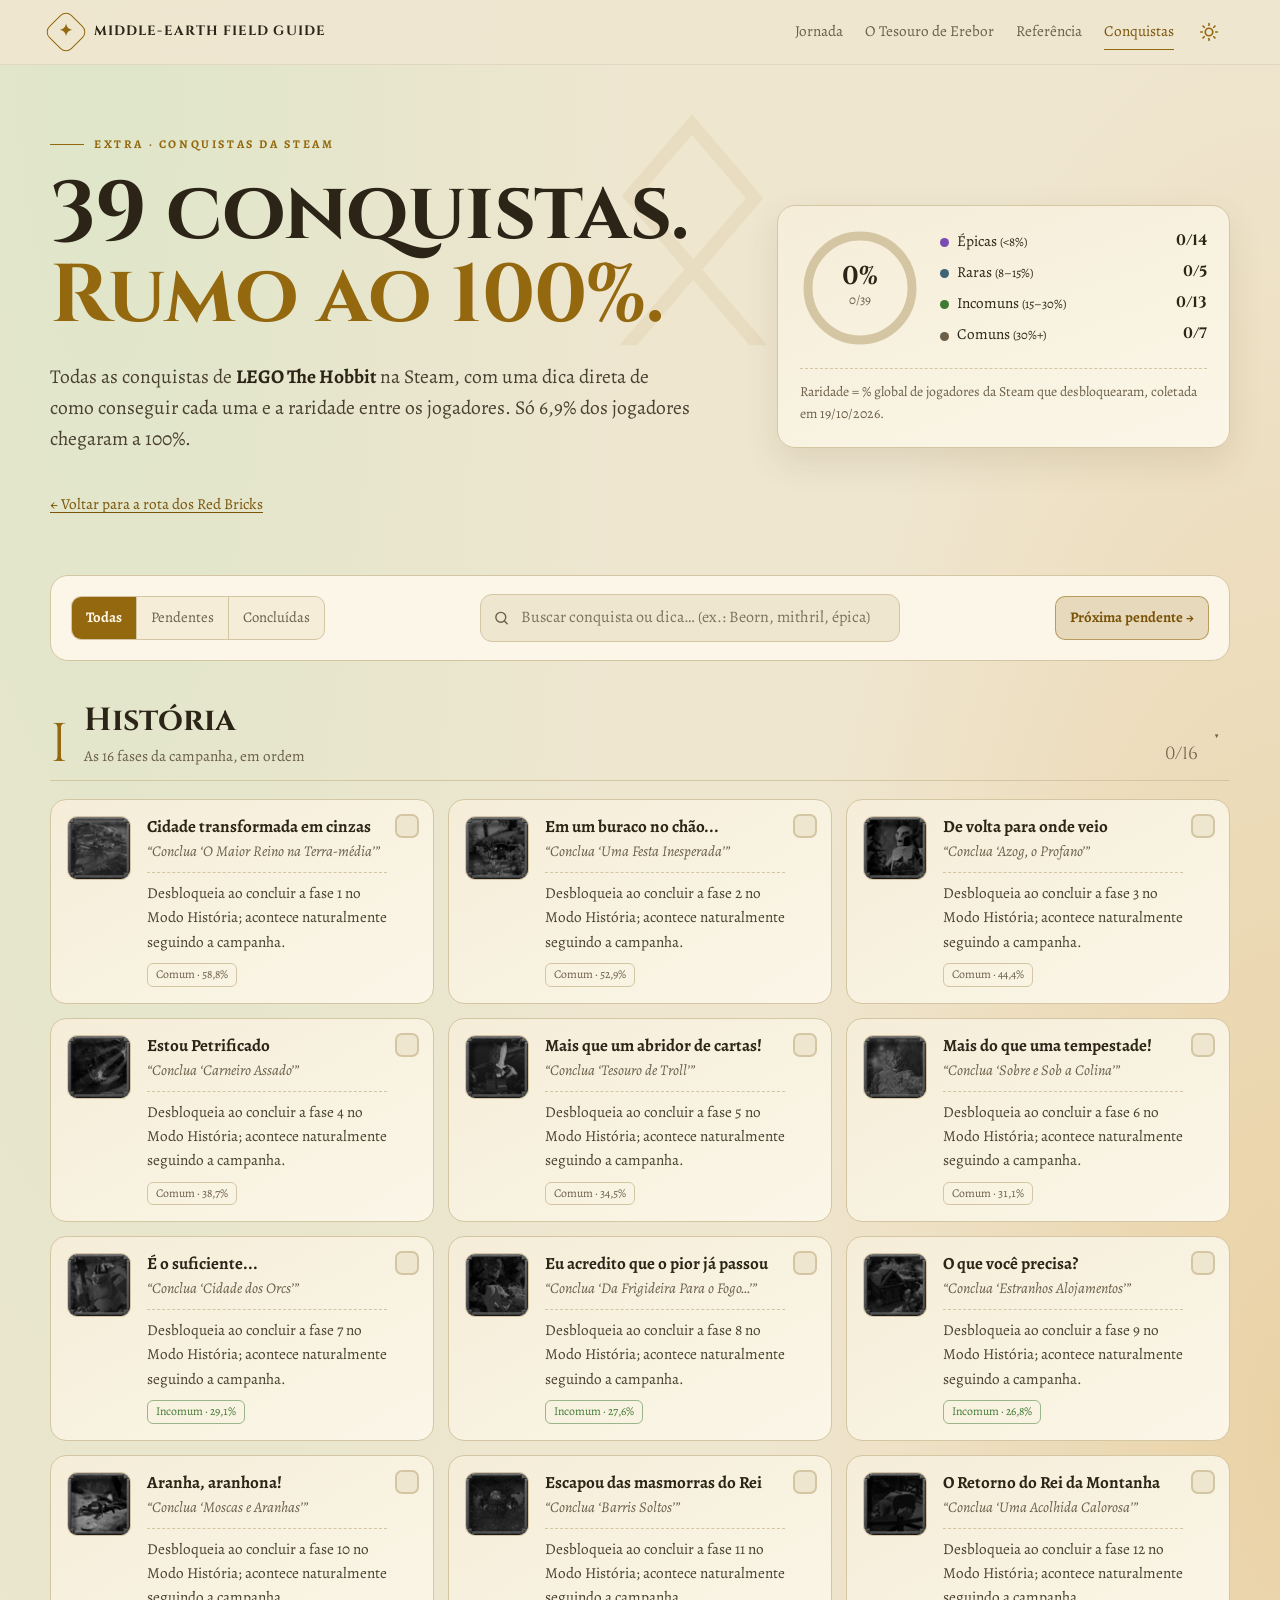
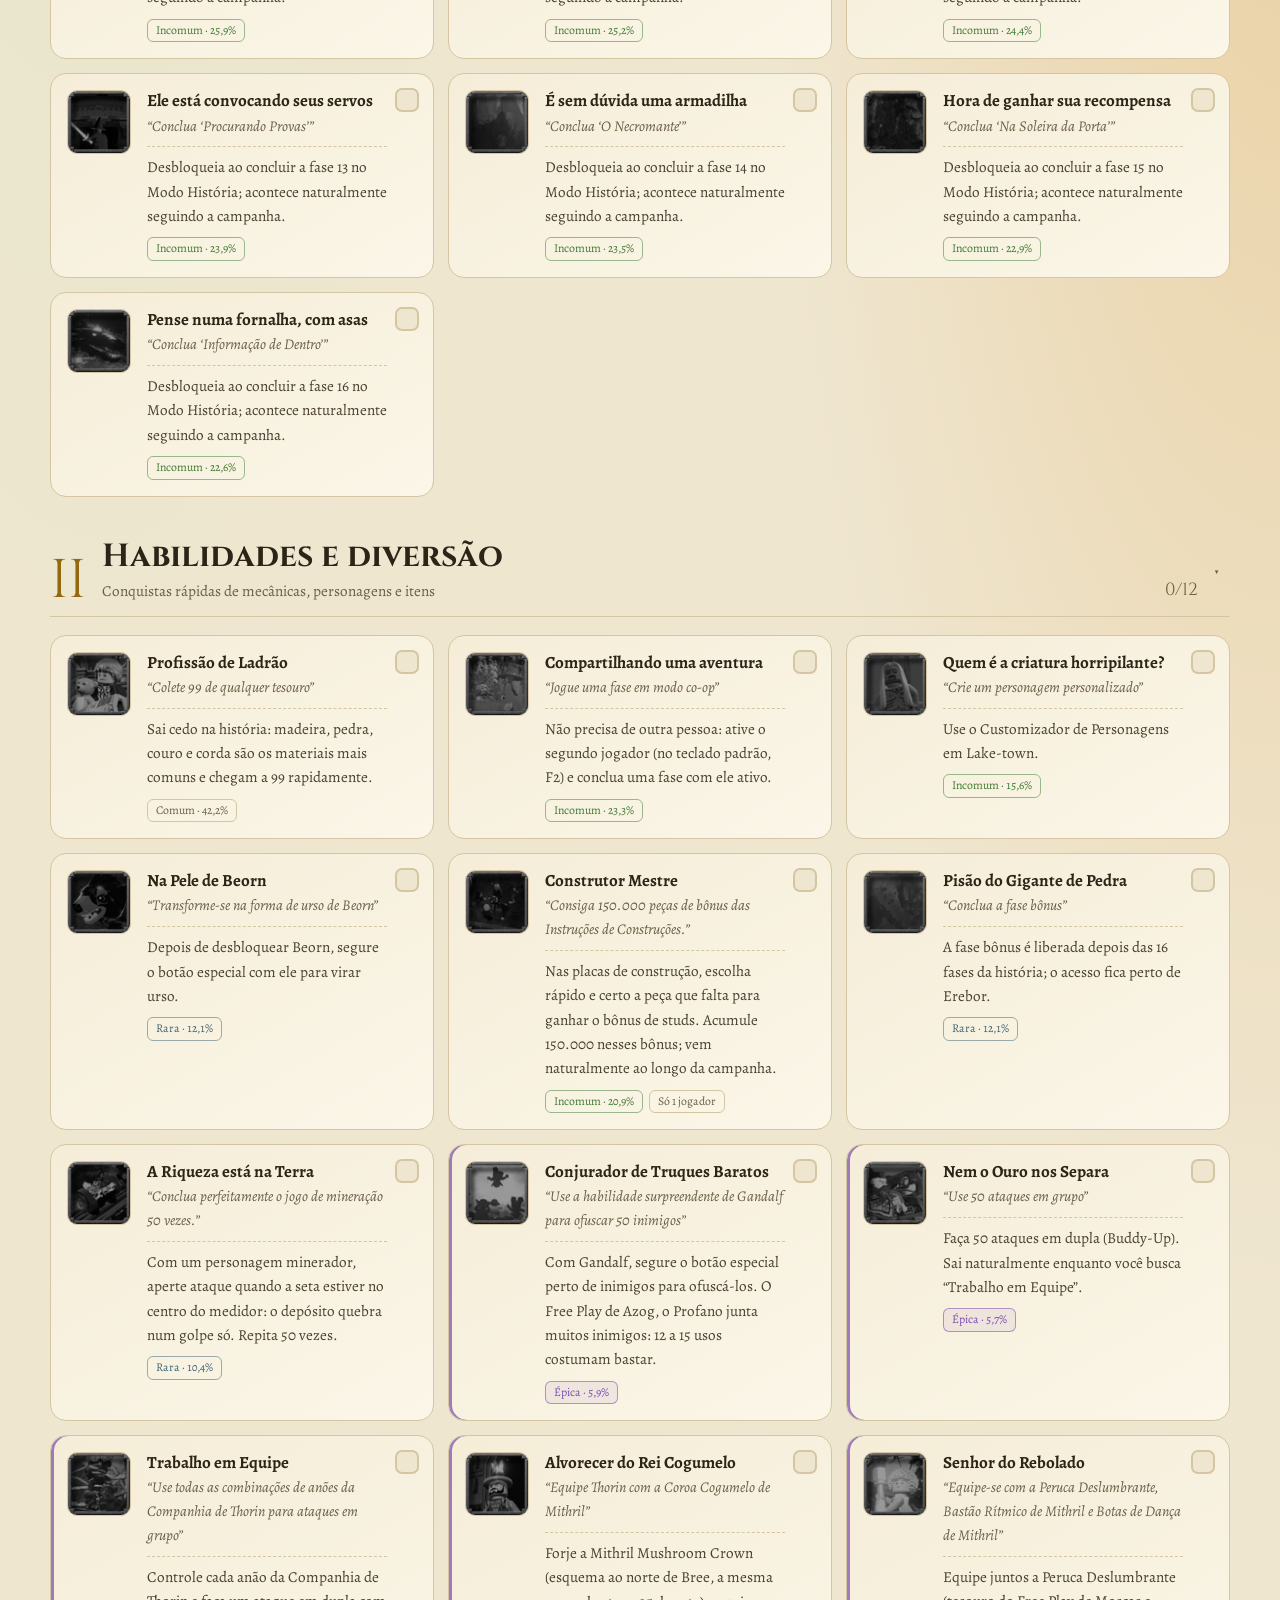
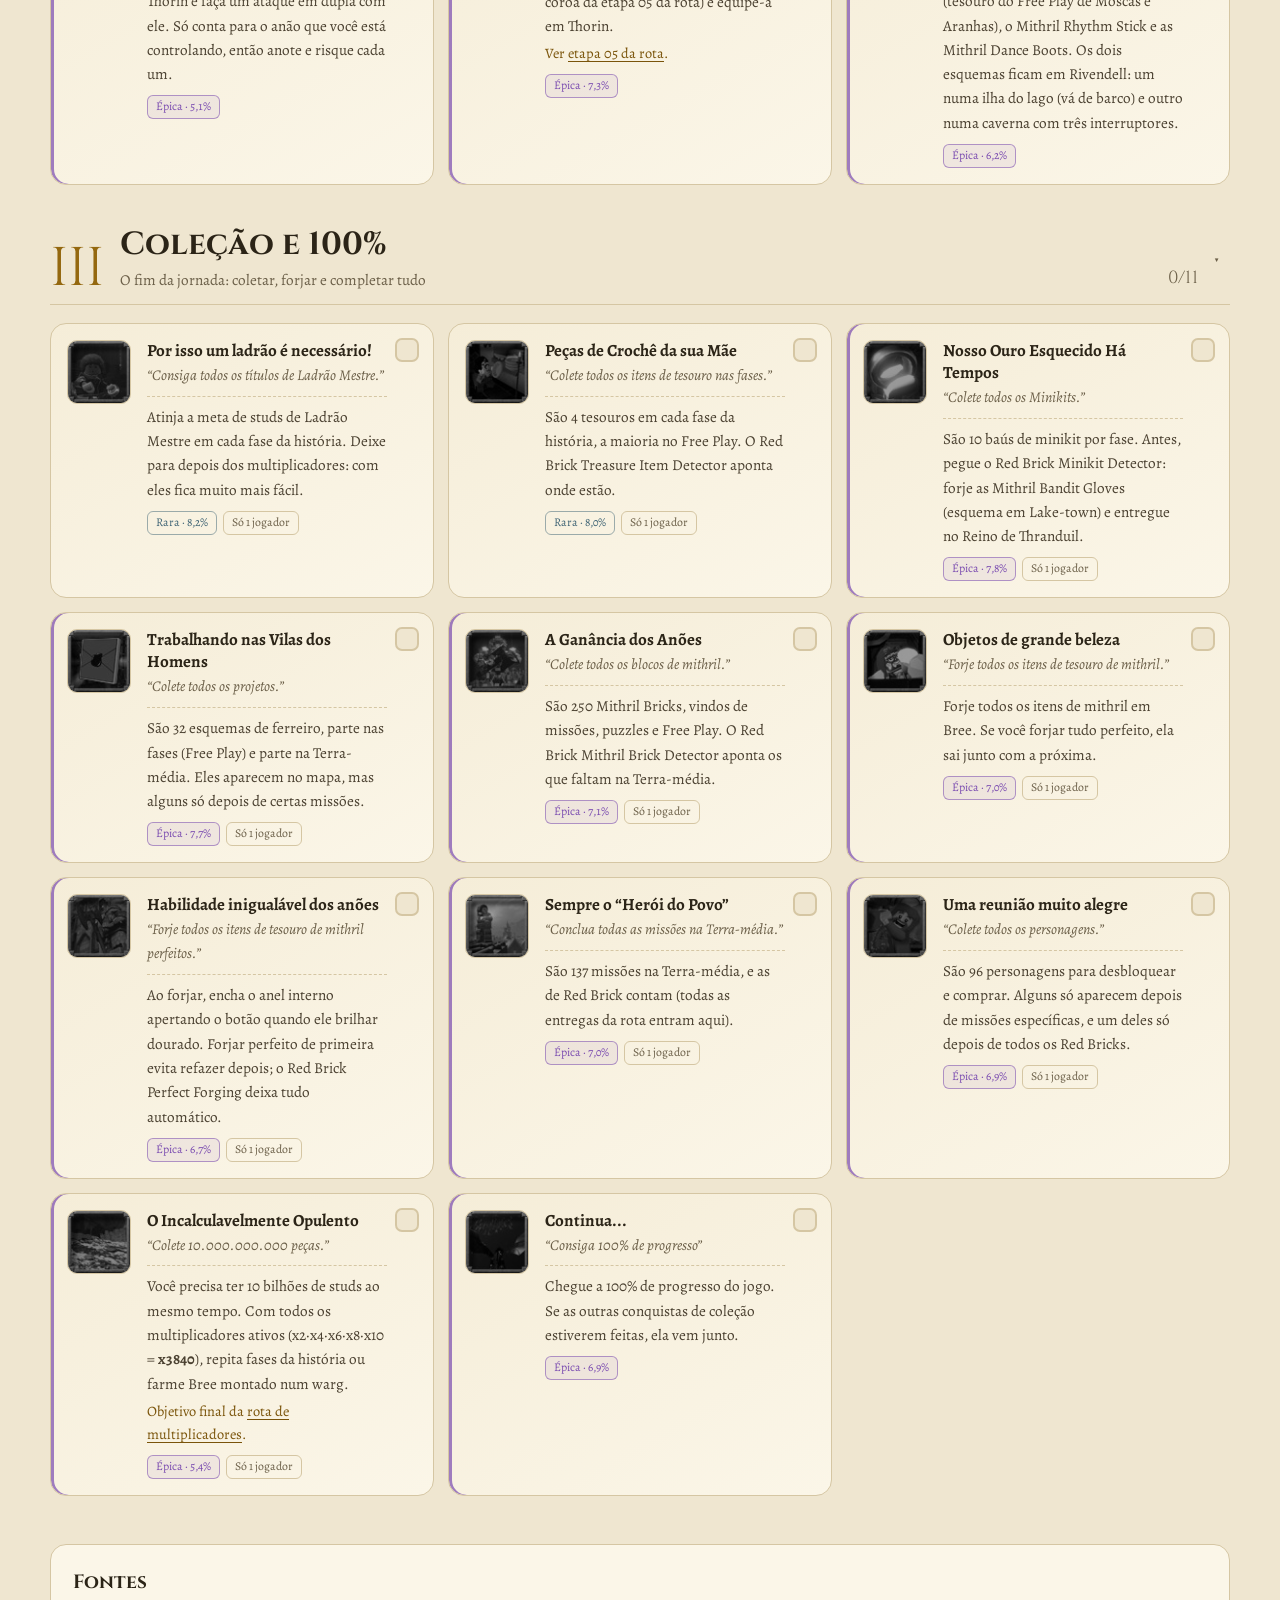
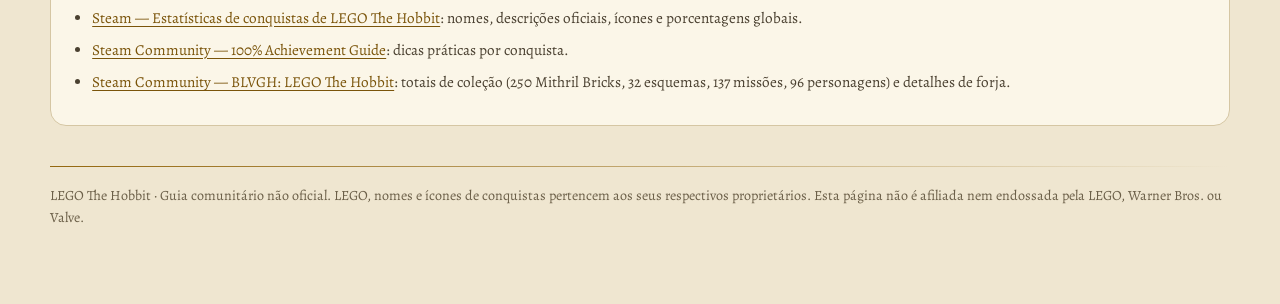
==== commit 2fe69199: "Phase 4: achievements page aligned with the route - Same top menu as the route (Jornada, O Tesouro d" ====
--- a/conquistas.html
+++ b/conquistas.html
@@ -39,14 +39,14 @@
  <section class="hero">
   <div>
    <div class="eyebrow">Extra · Conquistas da Steam</div>
-   <h1>39 conquistas.<br><em>Rumo ao 100%.</em></h1>
+   <h1><span id="achCount">39</span> conquistas.<br><em>Rumo ao 100%.</em></h1>
    <p class="lede" id="intro"></p>
-   <a class="backlink" href="index.html#rota">← Voltar para a rota de multiplicadores</a>
+   <a class="backlink" href="index.html#jornada">← Voltar para a rota dos Red Bricks</a>
   </div>
   <aside class="panel" aria-label="Seu progresso">
    <div class="ring">
     <svg viewBox="0 0 120 120" aria-hidden="true"><defs><linearGradient id="ringGrad" x1="0" x2="1"><stop offset="0" stop-color="var(--violet)"/><stop offset="1" stop-color="var(--gold)"/></linearGradient></defs><circle class="track" cx="60" cy="60" r="52"/><circle class="fill" id="ringFill" cx="60" cy="60" r="52"/></svg>
-    <div class="ring-label"><strong id="ringPct">0%</strong><span id="ringSub">0/39</span></div>
+    <div class="ring-label"><strong id="ringPct">0%</strong><span id="ringSub">0/0</span></div>
    </div>
    <ul class="rlist">
     <li><span><i class="dot epic"></i>Épicas <small>(&lt;8%)</small></span><b id="r-epic">0/0</b></li>
@@ -68,6 +68,7 @@
    <svg viewBox="0 0 24 24" fill="none" stroke="currentColor" stroke-width="2" stroke-linecap="round" aria-hidden="true"><circle cx="11" cy="11" r="7"/><path d="M20 20l-3.5-3.5"/></svg>
    <input type="search" id="searchInput" placeholder="Buscar conquista ou dica… (ex.: Beorn, mithril, épica)" aria-label="Buscar conquista">
   </label>
+  <button class="btn btn-gold" id="continueBtn" type="button">Próxima pendente →</button>
  </div>
 
 <!-- capítulos são montados por assets/js/conquistas.js a partir de data/conquistas.json -->
--- a/assets/css/base.css
+++ b/assets/css/base.css
@@ -111,7 +111,12 @@
 .btn{border:1px solid var(--line);background:var(--panel2);color:var(--text);border-radius:10px;padding:9px 14px;min-height:44px;font-size:.92rem;text-align:center;transition:border-color .2s,background-color .2s}
 .btn:hover{border-color:var(--gold)}
 .btn[aria-pressed="true"]{background:var(--gold);border-color:var(--gold);color:var(--gold-ink);font-weight:700}
+.btn-gold{background:color-mix(in srgb,var(--gold) 14%,var(--panel2));border-color:color-mix(in srgb,var(--gold) 55%,transparent);color:var(--gold2);font-weight:700}
 .sources-note{margin:14px 0 0;color:var(--muted);font-size:.88rem}
+.segmented{display:inline-flex;border:1px solid var(--line);border-radius:10px;overflow:hidden;background:var(--panel2)}
+.segmented button{border:0;background:transparent;color:var(--muted);padding:9px 14px;min-height:42px;font-size:.92rem}
+.segmented button+button{border-left:1px solid var(--line)}
+.segmented button[aria-pressed="true"]{background:var(--gold);color:var(--gold-ink);font-weight:700}
 @media(max-width:960px){.hero{grid-template-columns:1fr;gap:32px}.hero:after{left:auto;right:2%}}
 @media(max-width:760px){.hero{padding:36px 0 32px}.toolbar{padding:16px}}
 
--- a/assets/css/conquistas.css
+++ b/assets/css/conquistas.css
@@ -29,20 +29,23 @@
 
 /* Toolbar */
 .toolbar{display:flex;flex-wrap:wrap;gap:12px;align-items:center;justify-content:space-between;margin:10px 0 6px}
-.segmented{display:inline-flex;border:1px solid var(--line);border-radius:10px;overflow:hidden;background:var(--panel2)}
-.segmented button{border:0;background:transparent;color:var(--muted);padding:9px 14px;min-height:42px;font-size:.92rem}
-.segmented button+button{border-left:1px solid var(--line)}
-.segmented button[aria-pressed="true"]{background:var(--gold);color:var(--gold-ink);font-weight:700}
 .search{flex:1 1 260px;max-width:420px}
 
 /* Capítulos */
 .chapter{margin-top:42px;scroll-margin-top:calc(var(--top-h) + 12px)}
-.chapter-head{display:grid;grid-template-columns:auto 1fr auto;gap:16px;align-items:end;padding-bottom:12px;margin-bottom:18px;border-bottom:1px solid var(--line)}
+.chapter-head{display:grid;grid-template-columns:auto 1fr auto 16px;gap:16px;align-items:end;padding-bottom:12px;margin-bottom:18px;border-bottom:1px solid var(--line)}
 .chapter-num{font-family:var(--font-display);font-size:clamp(2.2rem,5vw,3.4rem);line-height:.85;color:var(--gold)}
 .chapter-head h2{font-family:var(--font-display);font-size:clamp(1.4rem,3vw,2rem);margin:0;line-height:1.15}
 .chapter-head p{margin:4px 0 0;color:var(--muted);font-size:.95rem}
 .chapter-count{font-family:var(--font-display);color:var(--muted);font-size:1.1rem;white-space:nowrap}
 .chapter.complete .chapter-count{color:var(--green)}
+/* Capítulos recolhíveis: concluídos se fecham sozinhos, salvo escolha do usuário */
+.chapter-head{cursor:pointer;user-select:none;-webkit-user-select:none;-webkit-tap-highlight-color:transparent}
+.chapter-head:after{content:"▼";font-size:.8rem;color:var(--muted);transition:transform .3s;align-self:center}
+.chapter.collapsed .chapter-head:after{transform:rotate(-90deg)}
+.chapter.collapsed .grid{display:none}
+.chapter.collapsed .chapter-head{margin-bottom:0}
+.chapter-head:focus-visible{outline:2px solid var(--gold);outline-offset:4px;border-radius:6px}
 
 /* Cards */
 .grid{display:grid;grid-template-columns:repeat(auto-fill,minmax(min(100%,350px),1fr));gap:14px}
@@ -78,7 +81,7 @@
 @media(max-width:420px){
  .panel{grid-template-columns:96px 1fr;gap:14px;padding:18px 16px}
  .ring{width:96px;height:96px}.ring-label strong{font-size:1.3rem}
- .chapter-head{grid-template-columns:auto 1fr}.chapter-count{grid-column:1 / -1}
+ .chapter-head{grid-template-columns:auto 1fr 16px}.chapter-count{grid-column:2;grid-row:2}.chapter-head:after{grid-column:3;grid-row:1 / span 2}
  .ach{grid-template-columns:52px minmax(0,1fr);gap:12px;padding:14px 42px 14px 14px}
  .ach-icon{width:52px;height:52px}
 }
